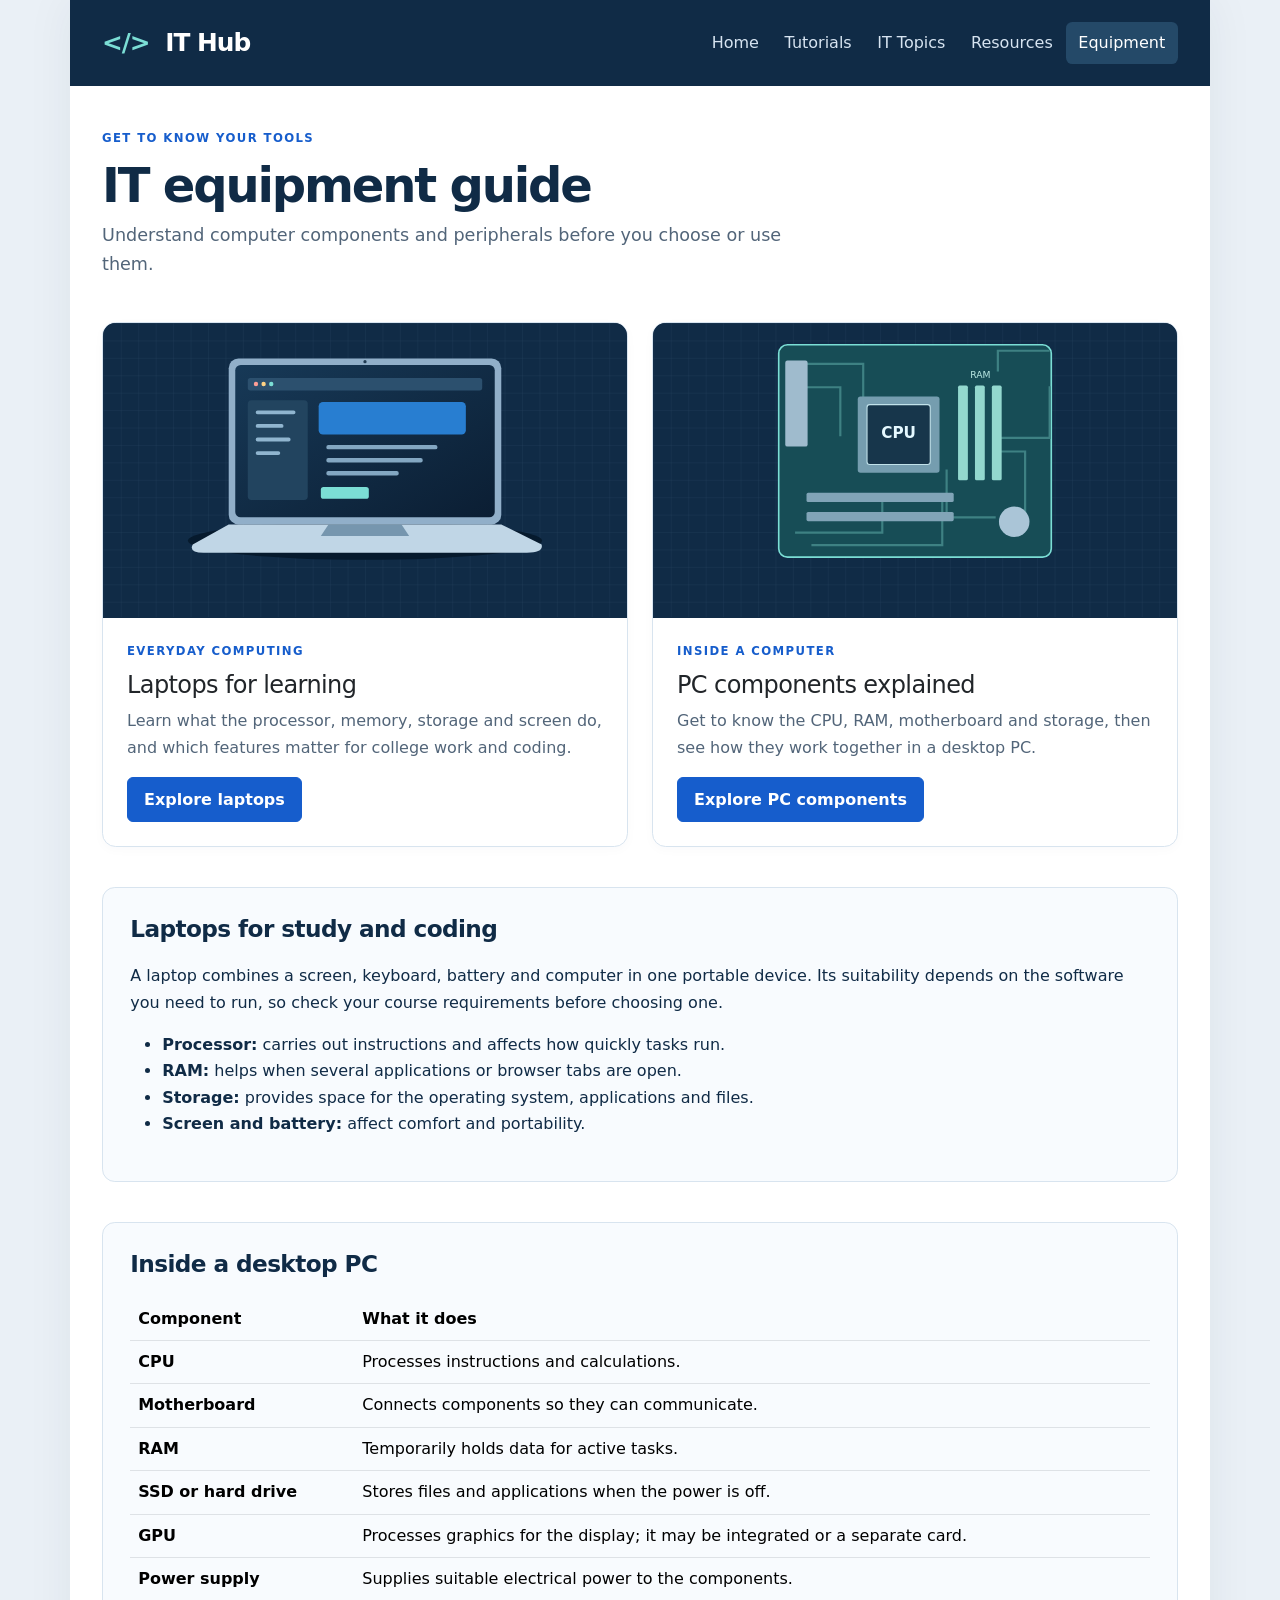
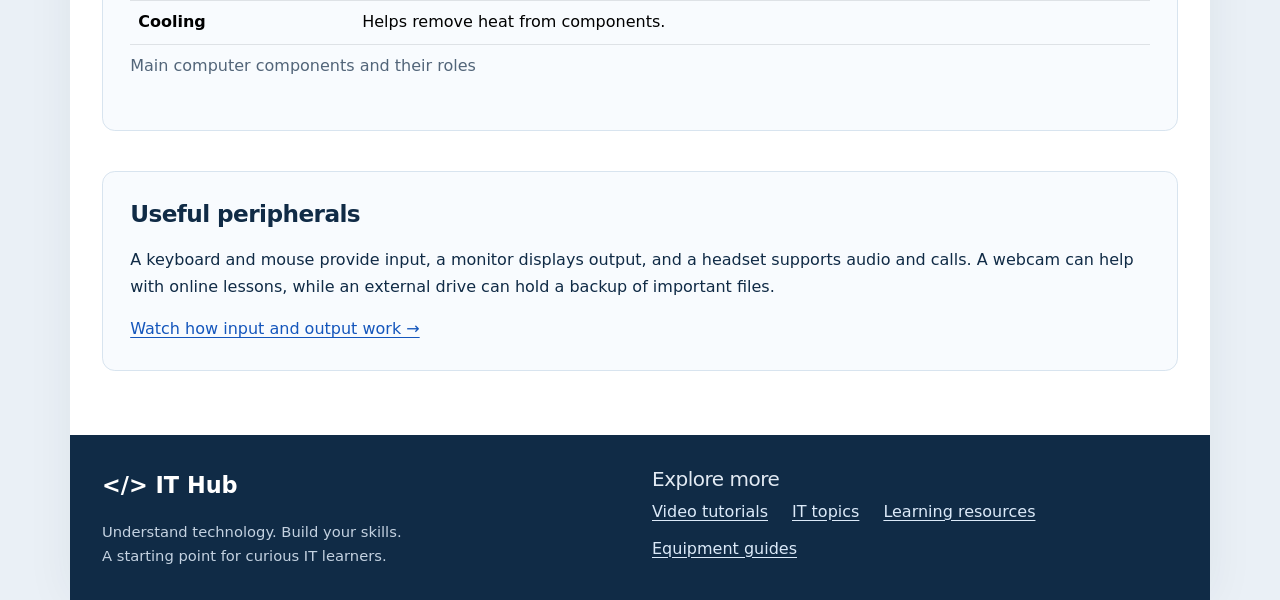
==== equipment.html @ 89f868e6 "Convert Bootstrap site to IT Hub with tutorials, topic guides and linked pages" ====
<!DOCTYPE html>
<html lang="en-GB"><head><meta charset="utf-8"><meta name="viewport" content="width=device-width, initial-scale=1"><title>Equipment | IT Hub</title><meta name="description" content="Learn about laptops, desktop PC components and peripherals."><link rel="stylesheet" href="css/bootstrap-5.3.8.css"><link rel="stylesheet" href="style.css"><script src="js/popper-2.11.8.min.js" defer></script><script src="js/bootstrap-5.3.8.js" defer></script></head>
<body><a class="skip-link" href="#main">Skip to content</a><div class="container site-shell">
<header><nav class="navbar navbar-expand-lg navbar-dark" aria-label="Main navigation"><a class="navbar-brand" href="index.html"><span class="brand-icon" aria-hidden="true">&lt;/&gt;</span> IT Hub</a><button class="navbar-toggler" type="button" data-bs-toggle="collapse" data-bs-target="#siteNav" aria-controls="siteNav" aria-expanded="false" aria-label="Toggle navigation"><span class="navbar-toggler-icon"></span></button><div class="collapse navbar-collapse" id="siteNav"><ul class="navbar-nav ms-auto"><li class="nav-item"><a class="nav-link" href="index.html">Home</a></li><li class="nav-item"><a class="nav-link" href="tutorials.html">Tutorials</a></li><li class="nav-item"><a class="nav-link" href="topics.html">IT Topics</a></li><li class="nav-item"><a class="nav-link" href="resources.html">Resources</a></li><li class="nav-item"><a class="nav-link active" href="equipment.html" aria-current="page">Equipment</a></li></ul></div></nav></header>
<main id="main"><div class="page-intro"><p class="eyebrow">Get to know your tools</p><h1>IT equipment guide</h1><p class="lead">Understand computer components and peripherals before you choose or use them.</p></div><div class="row g-4"><div class="col-md-6"><article class="card h-100"><img src="images/it-laptop.svg" class="card-img-top equipment-img" width="960" height="540" loading="lazy" alt="Illustration of a laptop with a web page open"><div class="card-body"><p class="eyebrow">Everyday computing</p><h3 class="h4">Laptops for learning</h3><p>Learn what the processor, memory, storage and screen do, and which features matter for college work and coding.</p><a class="btn btn-primary" href="equipment.html#laptops">Explore laptops</a></div></article></div><div class="col-md-6"><article class="card h-100"><img src="images/it-hardware.svg" class="card-img-top equipment-img" width="960" height="540" loading="lazy" alt="Illustration of a motherboard with a processor, memory and expansion slots"><div class="card-body"><p class="eyebrow">Inside a computer</p><h3 class="h4">PC components explained</h3><p>Get to know the CPU, RAM, motherboard and storage, then see how they work together in a desktop PC.</p><a class="btn btn-primary" href="equipment.html#components">Explore PC components</a></div></article></div></div><section class="guide section-block" id="laptops"><h2>Laptops for study and coding</h2><p>A laptop combines a screen, keyboard, battery and computer in one portable device. Its suitability depends on the software you need to run, so check your course requirements before choosing one.</p><ul><li><strong>Processor:</strong> carries out instructions and affects how quickly tasks run.</li><li><strong>RAM:</strong> helps when several applications or browser tabs are open.</li><li><strong>Storage:</strong> provides space for the operating system, applications and files.</li><li><strong>Screen and battery:</strong> affect comfort and portability.</li></ul></section>
<section class="guide section-block" id="components"><h2>Inside a desktop PC</h2><div class="table-responsive"><table class="table"><caption>Main computer components and their roles</caption><thead><tr><th scope="col">Component</th><th scope="col">What it does</th></tr></thead><tbody><tr><th scope="row">CPU</th><td>Processes instructions and calculations.</td></tr><tr><th scope="row">Motherboard</th><td>Connects components so they can communicate.</td></tr><tr><th scope="row">RAM</th><td>Temporarily holds data for active tasks.</td></tr><tr><th scope="row">SSD or hard drive</th><td>Stores files and applications when the power is off.</td></tr><tr><th scope="row">GPU</th><td>Processes graphics for the display; it may be integrated or a separate card.</td></tr><tr><th scope="row">Power supply</th><td>Supplies suitable electrical power to the components.</td></tr><tr><th scope="row">Cooling</th><td>Helps remove heat from components.</td></tr></tbody></table></div></section>
<section class="guide section-block" id="peripherals"><h2>Useful peripherals</h2><p>A keyboard and mouse provide input, a monitor displays output, and a headset supports audio and calls. A webcam can help with online lessons, while an external drive can hold a backup of important files.</p><a href="tutorials.html#hardware">Watch how input and output work →</a></section></main><footer><div class="row g-4"><div class="col-md-6"><a class="footer-brand" href="index.html">&lt;/&gt; IT Hub</a><p>Understand technology. Build your skills.<br>A starting point for curious IT learners.</p></div><div class="col-md-6"><h2 class="h5">Explore more</h2><div class="footer-links"><a href="tutorials.html">Video tutorials</a><a href="topics.html">IT topics</a><a href="resources.html">Learning resources</a><a href="equipment.html">Equipment guides</a></div></div></div></footer></div></body></html>
---- style.css ----
@charset "utf-8";
:root{--ink:#102b46;--blue:#165dcc;--muted:#526579;--border:#d8e4ef}
body{background:#eaf0f6;color:var(--ink);font-family:system-ui,-apple-system,"Segoe UI",sans-serif;line-height:1.65}
.site-shell{background:white;padding:0;min-height:100vh;box-shadow:0 0 45px #102b4610}
.navbar{background:#102b46;padding:1.1rem 2rem}.navbar-brand{font-size:1.55rem;font-weight:750;letter-spacing:-.04em}.brand-icon{color:#7bded5;margin-right:.5rem}.navbar .nav-link{color:#d7e4f1;padding:.5rem .8rem!important}.navbar .nav-link:hover,.navbar .nav-link.active{color:white;background:#244968;border-radius:.4rem}
main{padding:0 2rem 3rem}.page-intro{padding:2.7rem 0 1.7rem;max-width:850px}.page-intro h1{font-weight:750;font-size:clamp(2rem,4.5vw,3rem);letter-spacing:-.045em;line-height:1.12}.lead{color:var(--muted);font-size:1.1rem;max-width:700px}.eyebrow{font-size:.73rem;font-weight:750;letter-spacing:.12em;text-transform:uppercase;color:var(--blue);margin-bottom:.65rem}
h2,h3{font-weight:700;letter-spacing:-.025em}.section-block{margin-top:2.5rem}.section-block>h2{margin-bottom:1.25rem;font-size:1.65rem}.section-heading{display:flex;justify-content:space-between;gap:1rem;align-items:baseline;margin-bottom:1.25rem}.section-heading h2{margin:0;font-size:1.65rem}.section-heading a{font-weight:650}
a{color:#1456bc;text-underline-offset:3px}a:hover{color:#0c3d8b}a:focus-visible,button:focus-visible{outline:3px solid #e29714;outline-offset:4px}.btn-primary{background:var(--blue);border-color:var(--blue);font-weight:600;padding:.6rem 1rem}.btn-primary:hover{background:#104da8;border-color:#104da8}
.carousel{border-radius:1rem;overflow:hidden;background:#102b46}.carousel-item>img{height:360px;object-fit:contain;object-position:center 25%;background:#102b46}.carousel-caption{right:12%;left:12%;bottom:1.8rem;padding:.7rem 1rem;border-radius:.6rem;background:#102b46e8}.carousel-caption h2{font-size:1.6rem;margin-bottom:.2rem}.carousel-caption p{margin:0;font-size:.95rem;color:#deebf6}.carousel-control-next,.carousel-control-prev{width:10%}.carousel-indicators{margin-bottom:.7rem}
.accordion-item{border-color:var(--border)}.accordion-button{font-weight:650;color:var(--ink)}.accordion-button:not(.collapsed){background:#eef5fd;color:var(--ink)}.accordion-body{color:var(--muted)}
.card{border:1px solid var(--border);border-radius:.85rem;overflow:hidden;box-shadow:0 3px 12px #102b4606}.card-body{padding:1.5rem}.card-text,.card-body p:not(.eyebrow){color:var(--muted)}.equipment-img{background:#102b46;object-fit:contain;aspect-ratio:16/9;height:auto}.ratio iframe{border:0;background:#102b46}.guide{padding:1.7rem;border:1px solid var(--border);border-radius:.8rem;background:#f8fbfe}.guide h2{font-size:1.45rem}.guide p:last-child{margin-bottom:0}.topic-jumps{display:flex;flex-wrap:wrap;gap:.6rem}.topic-jumps a{padding:.45rem .8rem;background:#edf4fc;border-radius:.5rem;font-weight:600}.table{--bs-table-bg:transparent;color:var(--ink)}.table caption{color:var(--muted)}section[id],article[id],div[id]{scroll-margin-top:1.5rem}
footer{background:#102b46;color:#e2eaf3;padding:2rem;margin-top:1rem}footer p{font-size:.92rem;color:#c4d2e1;margin:1rem 0 0}.footer-brand{font-size:1.4rem;font-weight:750;color:white;text-decoration:none}.footer-brand:hover{color:#7bded5}.footer-links{display:flex;flex-wrap:wrap;gap:.65rem 1.5rem}.footer-links a{color:#dceaf9}.skip-link{position:absolute;top:-100px;left:1rem;background:white;padding:.7rem;z-index:1000}.skip-link:focus{top:1rem}
@media(max-width:767px){main{padding:0 1rem 2rem}.navbar{padding:1rem}.navbar-collapse{padding-top:.75rem}.page-intro{padding:2rem 0 1.25rem}.carousel-item>img{height:310px;object-position:center top}.carousel-caption{left:10%;right:10%;bottom:1.7rem}.carousel-caption h2{font-size:1.15rem}.carousel-caption p{font-size:.8rem}.section-heading{flex-wrap:wrap;gap:.25rem}.card-body{padding:1.2rem}.guide{padding:1.25rem}.section-block{margin-top:2rem}footer{padding:1.5rem}}
@media(prefers-reduced-motion:reduce){*,*::before,*::after{scroll-behavior:auto!important;transition:none!important;animation:none!important}}
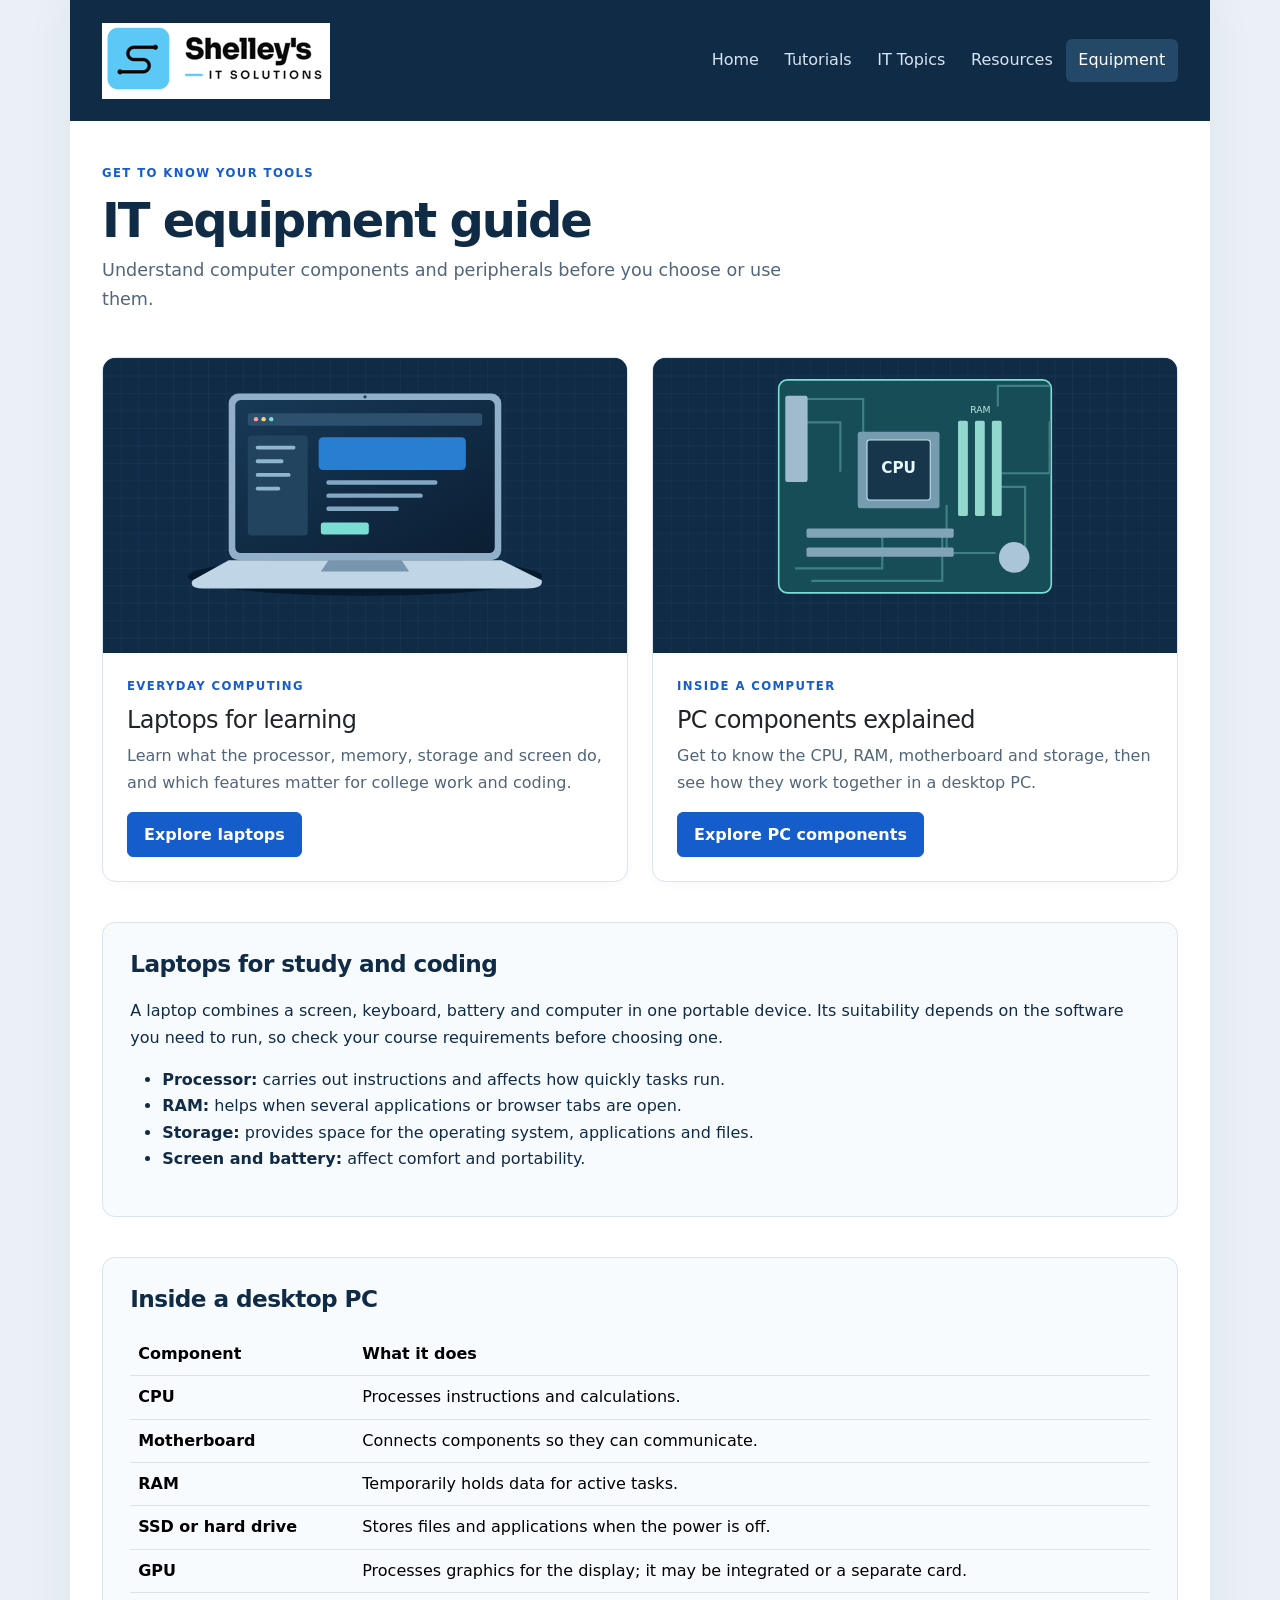
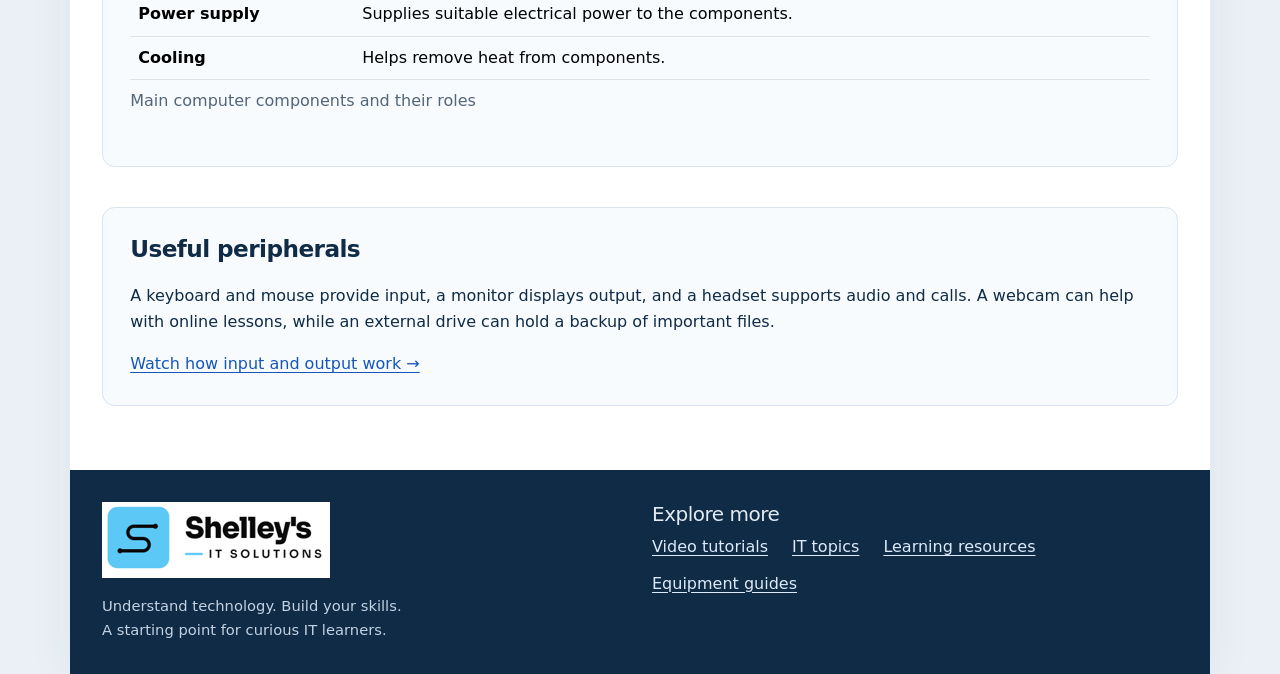
==== commit 04a13442: "Restore original Shelley logo and homepage carousel" ====
--- a/equipment.html
+++ b/equipment.html
@@ -1,7 +1,7 @@
 <!DOCTYPE html>
 <html lang="en-GB"><head><meta charset="utf-8"><meta name="viewport" content="width=device-width, initial-scale=1"><title>Equipment | IT Hub</title><meta name="description" content="Learn about laptops, desktop PC components and peripherals."><link rel="stylesheet" href="css/bootstrap-5.3.8.css"><link rel="stylesheet" href="style.css"><script src="js/popper-2.11.8.min.js" defer></script><script src="js/bootstrap-5.3.8.js" defer></script></head>
 <body><a class="skip-link" href="#main">Skip to content</a><div class="container site-shell">
-<header><nav class="navbar navbar-expand-lg navbar-dark" aria-label="Main navigation"><a class="navbar-brand" href="index.html"><span class="brand-icon" aria-hidden="true">&lt;/&gt;</span> IT Hub</a><button class="navbar-toggler" type="button" data-bs-toggle="collapse" data-bs-target="#siteNav" aria-controls="siteNav" aria-expanded="false" aria-label="Toggle navigation"><span class="navbar-toggler-icon"></span></button><div class="collapse navbar-collapse" id="siteNav"><ul class="navbar-nav ms-auto"><li class="nav-item"><a class="nav-link" href="index.html">Home</a></li><li class="nav-item"><a class="nav-link" href="tutorials.html">Tutorials</a></li><li class="nav-item"><a class="nav-link" href="topics.html">IT Topics</a></li><li class="nav-item"><a class="nav-link" href="resources.html">Resources</a></li><li class="nav-item"><a class="nav-link active" href="equipment.html" aria-current="page">Equipment</a></li></ul></div></nav></header>
+<header><nav class="navbar navbar-expand-lg navbar-dark" aria-label="Main navigation"><a class="navbar-brand" href="index.html"><img src="images/logo.png" width="228" height="76" alt="Shelley's IT Solutions"></a><button class="navbar-toggler" type="button" data-bs-toggle="collapse" data-bs-target="#siteNav" aria-controls="siteNav" aria-expanded="false" aria-label="Toggle navigation"><span class="navbar-toggler-icon"></span></button><div class="collapse navbar-collapse" id="siteNav"><ul class="navbar-nav ms-auto"><li class="nav-item"><a class="nav-link" href="index.html">Home</a></li><li class="nav-item"><a class="nav-link" href="tutorials.html">Tutorials</a></li><li class="nav-item"><a class="nav-link" href="topics.html">IT Topics</a></li><li class="nav-item"><a class="nav-link" href="resources.html">Resources</a></li><li class="nav-item"><a class="nav-link active" href="equipment.html" aria-current="page">Equipment</a></li></ul></div></nav></header>
 <main id="main"><div class="page-intro"><p class="eyebrow">Get to know your tools</p><h1>IT equipment guide</h1><p class="lead">Understand computer components and peripherals before you choose or use them.</p></div><div class="row g-4"><div class="col-md-6"><article class="card h-100"><img src="images/it-laptop.svg" class="card-img-top equipment-img" width="960" height="540" loading="lazy" alt="Illustration of a laptop with a web page open"><div class="card-body"><p class="eyebrow">Everyday computing</p><h3 class="h4">Laptops for learning</h3><p>Learn what the processor, memory, storage and screen do, and which features matter for college work and coding.</p><a class="btn btn-primary" href="equipment.html#laptops">Explore laptops</a></div></article></div><div class="col-md-6"><article class="card h-100"><img src="images/it-hardware.svg" class="card-img-top equipment-img" width="960" height="540" loading="lazy" alt="Illustration of a motherboard with a processor, memory and expansion slots"><div class="card-body"><p class="eyebrow">Inside a computer</p><h3 class="h4">PC components explained</h3><p>Get to know the CPU, RAM, motherboard and storage, then see how they work together in a desktop PC.</p><a class="btn btn-primary" href="equipment.html#components">Explore PC components</a></div></article></div></div><section class="guide section-block" id="laptops"><h2>Laptops for study and coding</h2><p>A laptop combines a screen, keyboard, battery and computer in one portable device. Its suitability depends on the software you need to run, so check your course requirements before choosing one.</p><ul><li><strong>Processor:</strong> carries out instructions and affects how quickly tasks run.</li><li><strong>RAM:</strong> helps when several applications or browser tabs are open.</li><li><strong>Storage:</strong> provides space for the operating system, applications and files.</li><li><strong>Screen and battery:</strong> affect comfort and portability.</li></ul></section>
 <section class="guide section-block" id="components"><h2>Inside a desktop PC</h2><div class="table-responsive"><table class="table"><caption>Main computer components and their roles</caption><thead><tr><th scope="col">Component</th><th scope="col">What it does</th></tr></thead><tbody><tr><th scope="row">CPU</th><td>Processes instructions and calculations.</td></tr><tr><th scope="row">Motherboard</th><td>Connects components so they can communicate.</td></tr><tr><th scope="row">RAM</th><td>Temporarily holds data for active tasks.</td></tr><tr><th scope="row">SSD or hard drive</th><td>Stores files and applications when the power is off.</td></tr><tr><th scope="row">GPU</th><td>Processes graphics for the display; it may be integrated or a separate card.</td></tr><tr><th scope="row">Power supply</th><td>Supplies suitable electrical power to the components.</td></tr><tr><th scope="row">Cooling</th><td>Helps remove heat from components.</td></tr></tbody></table></div></section>
-<section class="guide section-block" id="peripherals"><h2>Useful peripherals</h2><p>A keyboard and mouse provide input, a monitor displays output, and a headset supports audio and calls. A webcam can help with online lessons, while an external drive can hold a backup of important files.</p><a href="tutorials.html#hardware">Watch how input and output work →</a></section></main><footer><div class="row g-4"><div class="col-md-6"><a class="footer-brand" href="index.html">&lt;/&gt; IT Hub</a><p>Understand technology. Build your skills.<br>A starting point for curious IT learners.</p></div><div class="col-md-6"><h2 class="h5">Explore more</h2><div class="footer-links"><a href="tutorials.html">Video tutorials</a><a href="topics.html">IT topics</a><a href="resources.html">Learning resources</a><a href="equipment.html">Equipment guides</a></div></div></div></footer></div></body></html>+<section class="guide section-block" id="peripherals"><h2>Useful peripherals</h2><p>A keyboard and mouse provide input, a monitor displays output, and a headset supports audio and calls. A webcam can help with online lessons, while an external drive can hold a backup of important files.</p><a href="tutorials.html#hardware">Watch how input and output work →</a></section></main><footer><div class="row g-4"><div class="col-md-6"><a class="footer-brand" href="index.html"><img src="images/logo.png" width="228" height="76" alt="Shelley's IT Solutions"></a><p>Understand technology. Build your skills.<br>A starting point for curious IT learners.</p></div><div class="col-md-6"><h2 class="h5">Explore more</h2><div class="footer-links"><a href="tutorials.html">Video tutorials</a><a href="topics.html">IT topics</a><a href="resources.html">Learning resources</a><a href="equipment.html">Equipment guides</a></div></div></div></footer></div></body></html>
--- a/style.css
+++ b/style.css
@@ -12,3 +12,13 @@
 footer{background:#102b46;color:#e2eaf3;padding:2rem;margin-top:1rem}footer p{font-size:.92rem;color:#c4d2e1;margin:1rem 0 0}.footer-brand{font-size:1.4rem;font-weight:750;color:white;text-decoration:none}.footer-brand:hover{color:#7bded5}.footer-links{display:flex;flex-wrap:wrap;gap:.65rem 1.5rem}.footer-links a{color:#dceaf9}.skip-link{position:absolute;top:-100px;left:1rem;background:white;padding:.7rem;z-index:1000}.skip-link:focus{top:1rem}
 @media(max-width:767px){main{padding:0 1rem 2rem}.navbar{padding:1rem}.navbar-collapse{padding-top:.75rem}.page-intro{padding:2rem 0 1.25rem}.carousel-item>img{height:310px;object-position:center top}.carousel-caption{left:10%;right:10%;bottom:1.7rem}.carousel-caption h2{font-size:1.15rem}.carousel-caption p{font-size:.8rem}.section-heading{flex-wrap:wrap;gap:.25rem}.card-body{padding:1.2rem}.guide{padding:1.25rem}.section-block{margin-top:2rem}footer{padding:1.5rem}}
 @media(prefers-reduced-motion:reduce){*,*::before,*::after{scroll-behavior:auto!important;transition:none!important;animation:none!important}}
+
+/* Original uploaded logo and homepage carousel. */
+.navbar-brand img,.footer-brand img{display:block;width:228px;height:76px;max-width:100%;object-fit:contain;background:white}
+#carouselExampleIndicators1{border-radius:0;background:grey}
+#carouselExampleIndicators1 .carousel-item>img{height:auto;object-fit:initial;object-position:initial;background:transparent}
+#carouselExampleIndicators1 .carousel-caption{right:15%;left:15%;bottom:1.25rem;padding:1.25rem 0;border-radius:0;background:transparent}
+#carouselExampleIndicators1 .carousel-caption h5{font-size:1.25rem;font-weight:500;letter-spacing:normal;margin-bottom:.5rem}
+#carouselExampleIndicators1 .carousel-caption p{font-size:1rem;color:white;margin-bottom:1rem}
+#carouselExampleIndicators1 .carousel-control-prev,#carouselExampleIndicators1 .carousel-control-next{width:15%}
+#carouselExampleIndicators1 .carousel-indicators{margin-bottom:1rem}
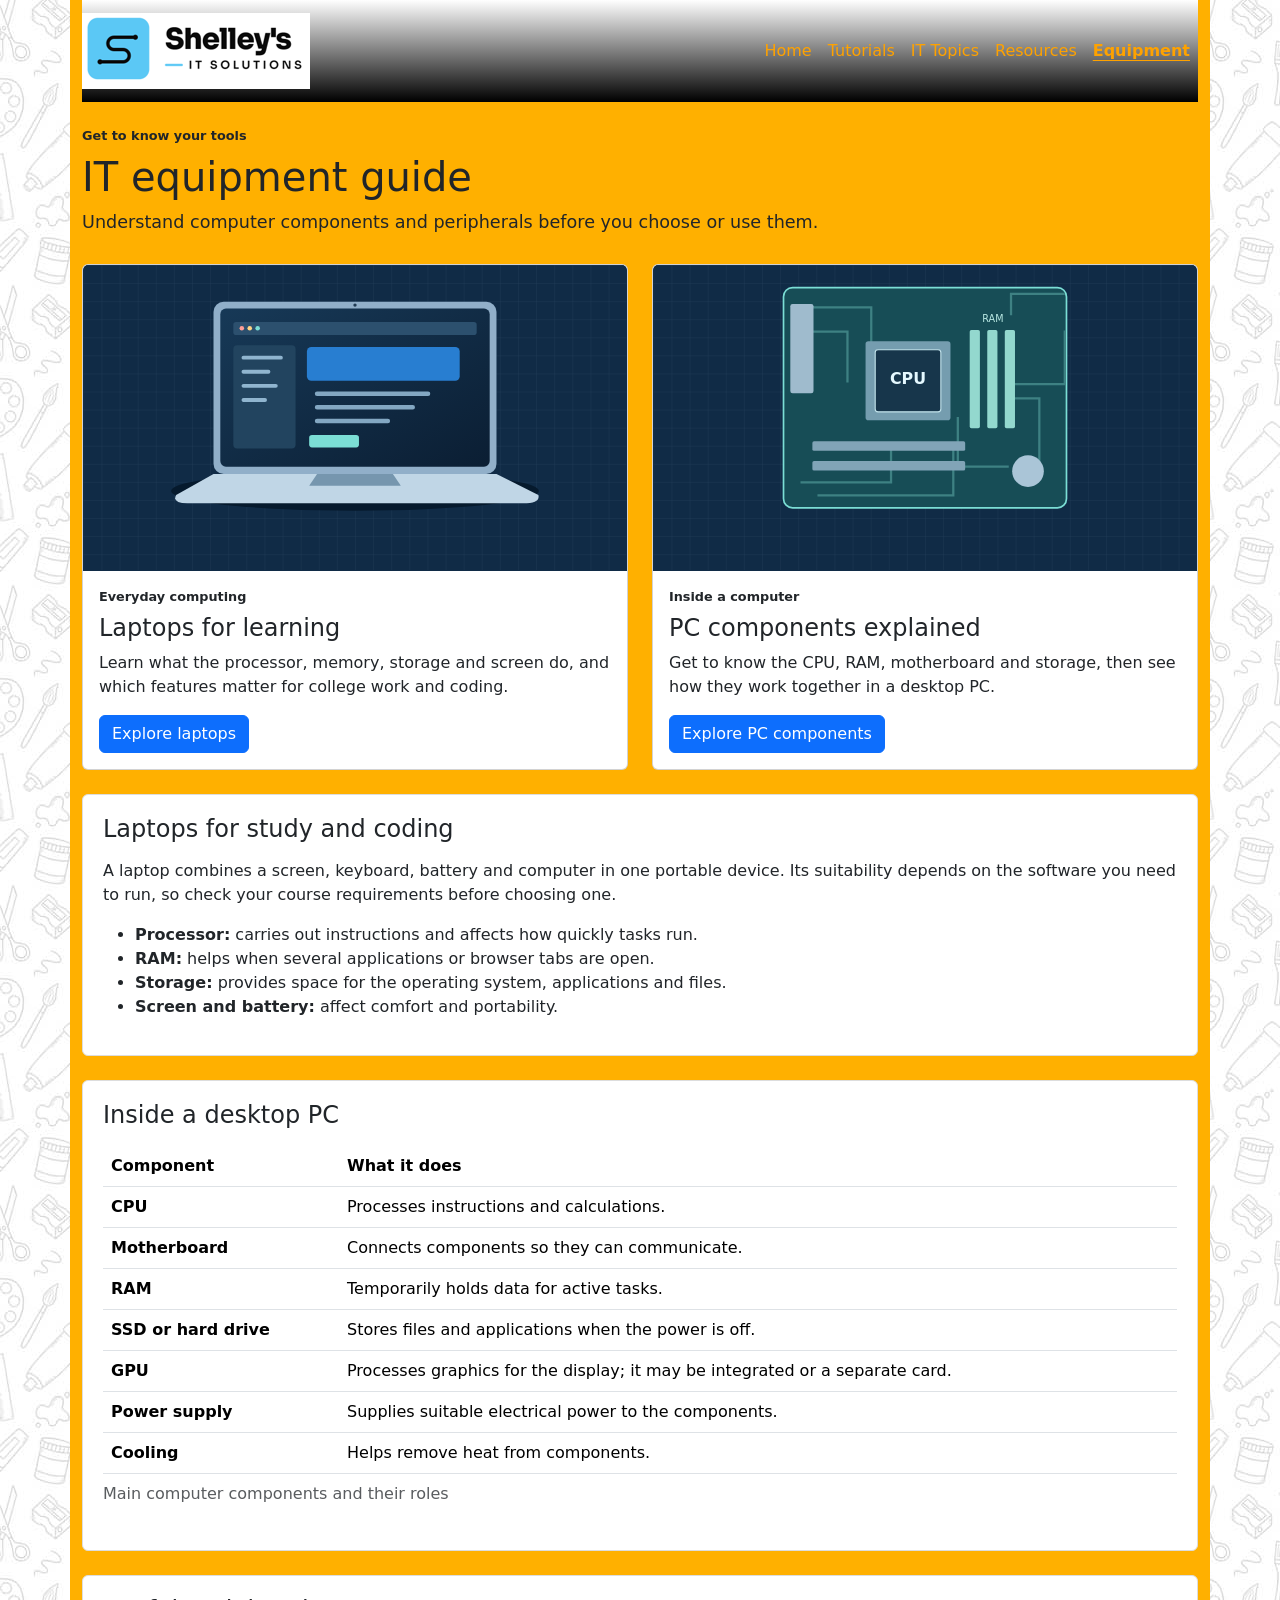
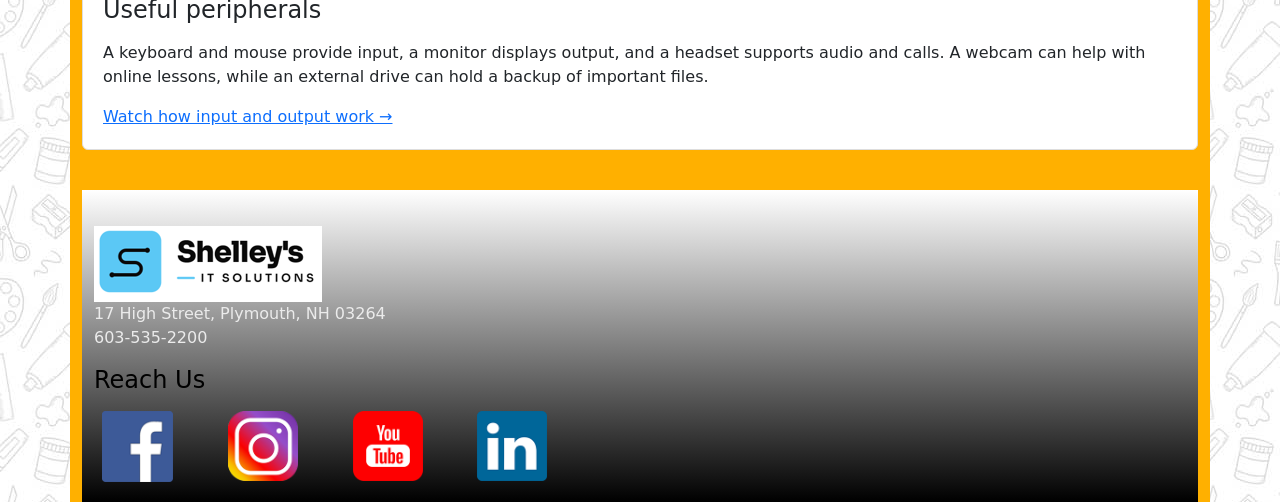
==== commit 3682161d: "Restore original footer and appearance while retaining IT content" ====
--- a/equipment.html
+++ b/equipment.html
@@ -1,7 +1,22 @@
 <!DOCTYPE html>
 <html lang="en-GB"><head><meta charset="utf-8"><meta name="viewport" content="width=device-width, initial-scale=1"><title>Equipment | IT Hub</title><meta name="description" content="Learn about laptops, desktop PC components and peripherals."><link rel="stylesheet" href="css/bootstrap-5.3.8.css"><link rel="stylesheet" href="style.css"><script src="js/popper-2.11.8.min.js" defer></script><script src="js/bootstrap-5.3.8.js" defer></script></head>
 <body><a class="skip-link" href="#main">Skip to content</a><div class="container site-shell">
-<header><nav class="navbar navbar-expand-lg navbar-dark" aria-label="Main navigation"><a class="navbar-brand" href="index.html"><img src="images/logo.png" width="228" height="76" alt="Shelley's IT Solutions"></a><button class="navbar-toggler" type="button" data-bs-toggle="collapse" data-bs-target="#siteNav" aria-controls="siteNav" aria-expanded="false" aria-label="Toggle navigation"><span class="navbar-toggler-icon"></span></button><div class="collapse navbar-collapse" id="siteNav"><ul class="navbar-nav ms-auto"><li class="nav-item"><a class="nav-link" href="index.html">Home</a></li><li class="nav-item"><a class="nav-link" href="tutorials.html">Tutorials</a></li><li class="nav-item"><a class="nav-link" href="topics.html">IT Topics</a></li><li class="nav-item"><a class="nav-link" href="resources.html">Resources</a></li><li class="nav-item"><a class="nav-link active" href="equipment.html" aria-current="page">Equipment</a></li></ul></div></nav></header>
+<header><nav class="navbar navbar-expand-lg navbar-light bg-light" aria-label="Main navigation"><a class="navbar-brand" href="index.html"><img src="images/logo.png" width="228" height="76" alt="Shelley's IT Solutions"></a><button class="navbar-toggler" type="button" data-bs-toggle="collapse" data-bs-target="#siteNav" aria-controls="siteNav" aria-expanded="false" aria-label="Toggle navigation"><span class="navbar-toggler-icon"></span></button><div class="collapse navbar-collapse" id="siteNav"><ul class="navbar-nav ms-auto"><li class="nav-item"><a class="nav-link" href="index.html">Home</a></li><li class="nav-item"><a class="nav-link" href="tutorials.html">Tutorials</a></li><li class="nav-item"><a class="nav-link" href="topics.html">IT Topics</a></li><li class="nav-item"><a class="nav-link" href="resources.html">Resources</a></li><li class="nav-item"><a class="nav-link active" href="equipment.html" aria-current="page">Equipment</a></li></ul></div></nav></header>
 <main id="main"><div class="page-intro"><p class="eyebrow">Get to know your tools</p><h1>IT equipment guide</h1><p class="lead">Understand computer components and peripherals before you choose or use them.</p></div><div class="row g-4"><div class="col-md-6"><article class="card h-100"><img src="images/it-laptop.svg" class="card-img-top equipment-img" width="960" height="540" loading="lazy" alt="Illustration of a laptop with a web page open"><div class="card-body"><p class="eyebrow">Everyday computing</p><h3 class="h4">Laptops for learning</h3><p>Learn what the processor, memory, storage and screen do, and which features matter for college work and coding.</p><a class="btn btn-primary" href="equipment.html#laptops">Explore laptops</a></div></article></div><div class="col-md-6"><article class="card h-100"><img src="images/it-hardware.svg" class="card-img-top equipment-img" width="960" height="540" loading="lazy" alt="Illustration of a motherboard with a processor, memory and expansion slots"><div class="card-body"><p class="eyebrow">Inside a computer</p><h3 class="h4">PC components explained</h3><p>Get to know the CPU, RAM, motherboard and storage, then see how they work together in a desktop PC.</p><a class="btn btn-primary" href="equipment.html#components">Explore PC components</a></div></article></div></div><section class="guide section-block" id="laptops"><h2>Laptops for study and coding</h2><p>A laptop combines a screen, keyboard, battery and computer in one portable device. Its suitability depends on the software you need to run, so check your course requirements before choosing one.</p><ul><li><strong>Processor:</strong> carries out instructions and affects how quickly tasks run.</li><li><strong>RAM:</strong> helps when several applications or browser tabs are open.</li><li><strong>Storage:</strong> provides space for the operating system, applications and files.</li><li><strong>Screen and battery:</strong> affect comfort and portability.</li></ul></section>
 <section class="guide section-block" id="components"><h2>Inside a desktop PC</h2><div class="table-responsive"><table class="table"><caption>Main computer components and their roles</caption><thead><tr><th scope="col">Component</th><th scope="col">What it does</th></tr></thead><tbody><tr><th scope="row">CPU</th><td>Processes instructions and calculations.</td></tr><tr><th scope="row">Motherboard</th><td>Connects components so they can communicate.</td></tr><tr><th scope="row">RAM</th><td>Temporarily holds data for active tasks.</td></tr><tr><th scope="row">SSD or hard drive</th><td>Stores files and applications when the power is off.</td></tr><tr><th scope="row">GPU</th><td>Processes graphics for the display; it may be integrated or a separate card.</td></tr><tr><th scope="row">Power supply</th><td>Supplies suitable electrical power to the components.</td></tr><tr><th scope="row">Cooling</th><td>Helps remove heat from components.</td></tr></tbody></table></div></section>
-<section class="guide section-block" id="peripherals"><h2>Useful peripherals</h2><p>A keyboard and mouse provide input, a monitor displays output, and a headset supports audio and calls. A webcam can help with online lessons, while an external drive can hold a backup of important files.</p><a href="tutorials.html#hardware">Watch how input and output work →</a></section></main><footer><div class="row g-4"><div class="col-md-6"><a class="footer-brand" href="index.html"><img src="images/logo.png" width="228" height="76" alt="Shelley's IT Solutions"></a><p>Understand technology. Build your skills.<br>A starting point for curious IT learners.</p></div><div class="col-md-6"><h2 class="h5">Explore more</h2><div class="footer-links"><a href="tutorials.html">Video tutorials</a><a href="topics.html">IT topics</a><a href="resources.html">Learning resources</a><a href="equipment.html">Equipment guides</a></div></div></div></footer></div></body></html>+<section class="guide section-block" id="peripherals"><h2>Useful peripherals</h2><p>A keyboard and mouse provide input, a monitor displays output, and a headset supports audio and calls. A webcam can help with online lessons, while an external drive can hold a backup of important files.</p><a href="tutorials.html#hardware">Watch how input and output work →</a></section></main><footer>
+      <div class="row">
+        <div class="col-xxl-6"><br><img src="images/logo.png" alt="Shelley's IT Solutions" width="228" height="76" class="img-fluid"><p>17 High Street, Plymouth, NH 03264<br>603-535-2200</p></div>
+        <div class="col-xxl-6"><h4>Reach Us</h4><table width="500" border="0" cellspacing="10" cellpadding="0">
+  <tbody>
+    <tr>
+      <td><a href="https://facebook.com" target="_blank" rel="noopener noreferrer"><img src="images/fb.png" alt="Facebook" width="71" height="71" class="img-fluid"></a></td>
+      <td><a href="https://instagram.com" target="_blank" rel="noopener noreferrer"><img src="images/insta.png" alt="Instagram" width="70" height="71" class="img-fluid"></a></td>
+      <td><a href="https://youtube.com" target="_blank" rel="noopener noreferrer"><img src="images/yt.png" alt="YouTube" width="70" height="71" class="img-fluid"></a></td>
+      <td><a href="https://linkedin.com" target="_blank" rel="noopener noreferrer"><img src="images/in.png" alt="LinkedIn" width="70" height="71" class="img-fluid"></a></td>
+    </tr>
+  </tbody>
+</table>
+</div>
+      </div>
+    </footer></div></body></html>
--- a/style.css
+++ b/style.css
@@ -1,24 +1,51 @@
 @charset "utf-8";
-:root{--ink:#102b46;--blue:#165dcc;--muted:#526579;--border:#d8e4ef}
-body{background:#eaf0f6;color:var(--ink);font-family:system-ui,-apple-system,"Segoe UI",sans-serif;line-height:1.65}
-.site-shell{background:white;padding:0;min-height:100vh;box-shadow:0 0 45px #102b4610}
-.navbar{background:#102b46;padding:1.1rem 2rem}.navbar-brand{font-size:1.55rem;font-weight:750;letter-spacing:-.04em}.brand-icon{color:#7bded5;margin-right:.5rem}.navbar .nav-link{color:#d7e4f1;padding:.5rem .8rem!important}.navbar .nav-link:hover,.navbar .nav-link.active{color:white;background:#244968;border-radius:.4rem}
-main{padding:0 2rem 3rem}.page-intro{padding:2.7rem 0 1.7rem;max-width:850px}.page-intro h1{font-weight:750;font-size:clamp(2rem,4.5vw,3rem);letter-spacing:-.045em;line-height:1.12}.lead{color:var(--muted);font-size:1.1rem;max-width:700px}.eyebrow{font-size:.73rem;font-weight:750;letter-spacing:.12em;text-transform:uppercase;color:var(--blue);margin-bottom:.65rem}
-h2,h3{font-weight:700;letter-spacing:-.025em}.section-block{margin-top:2.5rem}.section-block>h2{margin-bottom:1.25rem;font-size:1.65rem}.section-heading{display:flex;justify-content:space-between;gap:1rem;align-items:baseline;margin-bottom:1.25rem}.section-heading h2{margin:0;font-size:1.65rem}.section-heading a{font-weight:650}
-a{color:#1456bc;text-underline-offset:3px}a:hover{color:#0c3d8b}a:focus-visible,button:focus-visible{outline:3px solid #e29714;outline-offset:4px}.btn-primary{background:var(--blue);border-color:var(--blue);font-weight:600;padding:.6rem 1rem}.btn-primary:hover{background:#104da8;border-color:#104da8}
-.carousel{border-radius:1rem;overflow:hidden;background:#102b46}.carousel-item>img{height:360px;object-fit:contain;object-position:center 25%;background:#102b46}.carousel-caption{right:12%;left:12%;bottom:1.8rem;padding:.7rem 1rem;border-radius:.6rem;background:#102b46e8}.carousel-caption h2{font-size:1.6rem;margin-bottom:.2rem}.carousel-caption p{margin:0;font-size:.95rem;color:#deebf6}.carousel-control-next,.carousel-control-prev{width:10%}.carousel-indicators{margin-bottom:.7rem}
-.accordion-item{border-color:var(--border)}.accordion-button{font-weight:650;color:var(--ink)}.accordion-button:not(.collapsed){background:#eef5fd;color:var(--ink)}.accordion-body{color:var(--muted)}
-.card{border:1px solid var(--border);border-radius:.85rem;overflow:hidden;box-shadow:0 3px 12px #102b4606}.card-body{padding:1.5rem}.card-text,.card-body p:not(.eyebrow){color:var(--muted)}.equipment-img{background:#102b46;object-fit:contain;aspect-ratio:16/9;height:auto}.ratio iframe{border:0;background:#102b46}.guide{padding:1.7rem;border:1px solid var(--border);border-radius:.8rem;background:#f8fbfe}.guide h2{font-size:1.45rem}.guide p:last-child{margin-bottom:0}.topic-jumps{display:flex;flex-wrap:wrap;gap:.6rem}.topic-jumps a{padding:.45rem .8rem;background:#edf4fc;border-radius:.5rem;font-weight:600}.table{--bs-table-bg:transparent;color:var(--ink)}.table caption{color:var(--muted)}section[id],article[id],div[id]{scroll-margin-top:1.5rem}
-footer{background:#102b46;color:#e2eaf3;padding:2rem;margin-top:1rem}footer p{font-size:.92rem;color:#c4d2e1;margin:1rem 0 0}.footer-brand{font-size:1.4rem;font-weight:750;color:white;text-decoration:none}.footer-brand:hover{color:#7bded5}.footer-links{display:flex;flex-wrap:wrap;gap:.65rem 1.5rem}.footer-links a{color:#dceaf9}.skip-link{position:absolute;top:-100px;left:1rem;background:white;padding:.7rem;z-index:1000}.skip-link:focus{top:1rem}
-@media(max-width:767px){main{padding:0 1rem 2rem}.navbar{padding:1rem}.navbar-collapse{padding-top:.75rem}.page-intro{padding:2rem 0 1.25rem}.carousel-item>img{height:310px;object-position:center top}.carousel-caption{left:10%;right:10%;bottom:1.7rem}.carousel-caption h2{font-size:1.15rem}.carousel-caption p{font-size:.8rem}.section-heading{flex-wrap:wrap;gap:.25rem}.card-body{padding:1.2rem}.guide{padding:1.25rem}.section-block{margin-top:2rem}footer{padding:1.5rem}}
-@media(prefers-reduced-motion:reduce){*,*::before,*::after{scroll-behavior:auto!important;transition:none!important;animation:none!important}}
+.container .navbar.navbar-expand-lg.navbar-light.bg-light {
+	background-color: #EA0E12;
+	background-image: -webkit-linear-gradient(270deg,rgba(255,255,255,1.00) 0%,rgba(0,0,0,1.00) 100%);
+	background-image: -moz-linear-gradient(270deg,rgba(255,255,255,1.00) 0%,rgba(0,0,0,1.00) 100%);
+	background-image: -o-linear-gradient(270deg,rgba(255,255,255,1.00) 0%,rgba(0,0,0,1.00) 100%);
+	background-image: linear-gradient(180deg,rgba(255,255,255,1.00) 0%,rgba(0,0,0,1.00) 100%);
+}
+.navbar-nav.ms-auto .nav-item .nav-link {
+	color: #FEA200;
+}
+.navbar.navbar-expand-lg.navbar-light.bg-light .navbar-toggler .navbar-toggler-icon {
+	background-color: #7A7A7A;
+}
+.container footer {
+	background-image: -webkit-linear-gradient(270deg,rgba(255,255,255,1.00) 0%,rgba(0,0,0,1.00) 100%,rgba(255,0,0,1.00) 100%);
+	background-image: -moz-linear-gradient(270deg,rgba(255,255,255,1.00) 0%,rgba(0,0,0,1.00) 100%,rgba(255,0,0,1.00) 100%);
+	background-image: -o-linear-gradient(270deg,rgba(255,255,255,1.00) 0%,rgba(0,0,0,1.00) 100%,rgba(255,0,0,1.00) 100%);
+	background-image: linear-gradient(180deg,rgba(255,255,255,1.00) 0%,rgba(0,0,0,1.00) 100%,rgba(255,0,0,1.00) 100%);
+}
+.row .col-xxl-6 p {
+	color: #EBEBEB;
+}
+.row .col-xxl-6 h4 {
+	color: #000000;
+}
+body  {
+	background-image: url(images/art_patterns.jpg);
+}
+.container {
+	background-color: #FFB000;
+}
 
-/* Original uploaded logo and homepage carousel. */
-.navbar-brand img,.footer-brand img{display:block;width:228px;height:76px;max-width:100%;object-fit:contain;background:white}
-#carouselExampleIndicators1{border-radius:0;background:grey}
-#carouselExampleIndicators1 .carousel-item>img{height:auto;object-fit:initial;object-position:initial;background:transparent}
-#carouselExampleIndicators1 .carousel-caption{right:15%;left:15%;bottom:1.25rem;padding:1.25rem 0;border-radius:0;background:transparent}
-#carouselExampleIndicators1 .carousel-caption h5{font-size:1.25rem;font-weight:500;letter-spacing:normal;margin-bottom:.5rem}
-#carouselExampleIndicators1 .carousel-caption p{font-size:1rem;color:white;margin-bottom:1rem}
-#carouselExampleIndicators1 .carousel-control-prev,#carouselExampleIndicators1 .carousel-control-next{width:15%}
-#carouselExampleIndicators1 .carousel-indicators{margin-bottom:1rem}
+/* Small additions for the IT pages and responsive cards. */
+.site-shell{min-height:100vh}
+main{padding-bottom:1rem}
+.navbar-brand img{display:block;max-width:100%;height:auto}
+.navbar-nav .nav-link.active{font-weight:700;text-decoration:underline;text-underline-offset:4px}
+.section-block{margin-top:1.5rem}.section-block>h2{margin-bottom:1rem}
+.section-heading{display:flex;flex-wrap:wrap;gap:.5rem 1rem;align-items:baseline;justify-content:space-between;margin-bottom:1rem}.section-heading h2{margin:0}
+.page-intro{padding:1.5rem 0 .75rem}.page-intro h1{font-size:clamp(1.8rem,4vw,2.5rem)}.lead{font-size:1.1rem}
+.eyebrow{font-size:.8rem;font-weight:600;margin-bottom:.5rem}
+.card{overflow:hidden}.equipment-img{width:100%;height:auto;aspect-ratio:16/9;object-fit:contain;background:#102b46}.ratio iframe{border:0}
+.guide{background:white;padding:1.25rem;border:1px solid #ddd;border-radius:.375rem}.guide h2{font-size:1.5rem}.guide p:last-child{margin-bottom:0}
+.topic-jumps{display:flex;flex-wrap:wrap;gap:.65rem 1rem}.topic-jumps a{color:#153c69;font-weight:600}
+section[id],article[id]{scroll-margin-top:1rem}
+footer{padding:.75rem;margin-top:1.5rem}footer table{width:100%;max-width:500px}footer td{padding:.5rem}footer img{max-width:100%;height:auto}
+.skip-link{position:absolute;top:-100px;left:1rem;z-index:1000;background:white;padding:.75rem}.skip-link:focus{top:1rem}
+a:focus-visible,button:focus-visible{outline:3px solid #165dcc;outline-offset:3px}
+@media(max-width:767px){.page-intro{padding-top:1rem}.section-block{margin-top:1.25rem}footer td{padding:.3rem}.navbar-brand{max-width:calc(100% - 65px)}.carousel-caption h5{font-size:1rem}.carousel-caption p{font-size:.75rem;margin-bottom:0}}
+@media(prefers-reduced-motion:reduce){*,*::before,*::after{animation:none!important;transition:none!important;scroll-behavior:auto!important}}
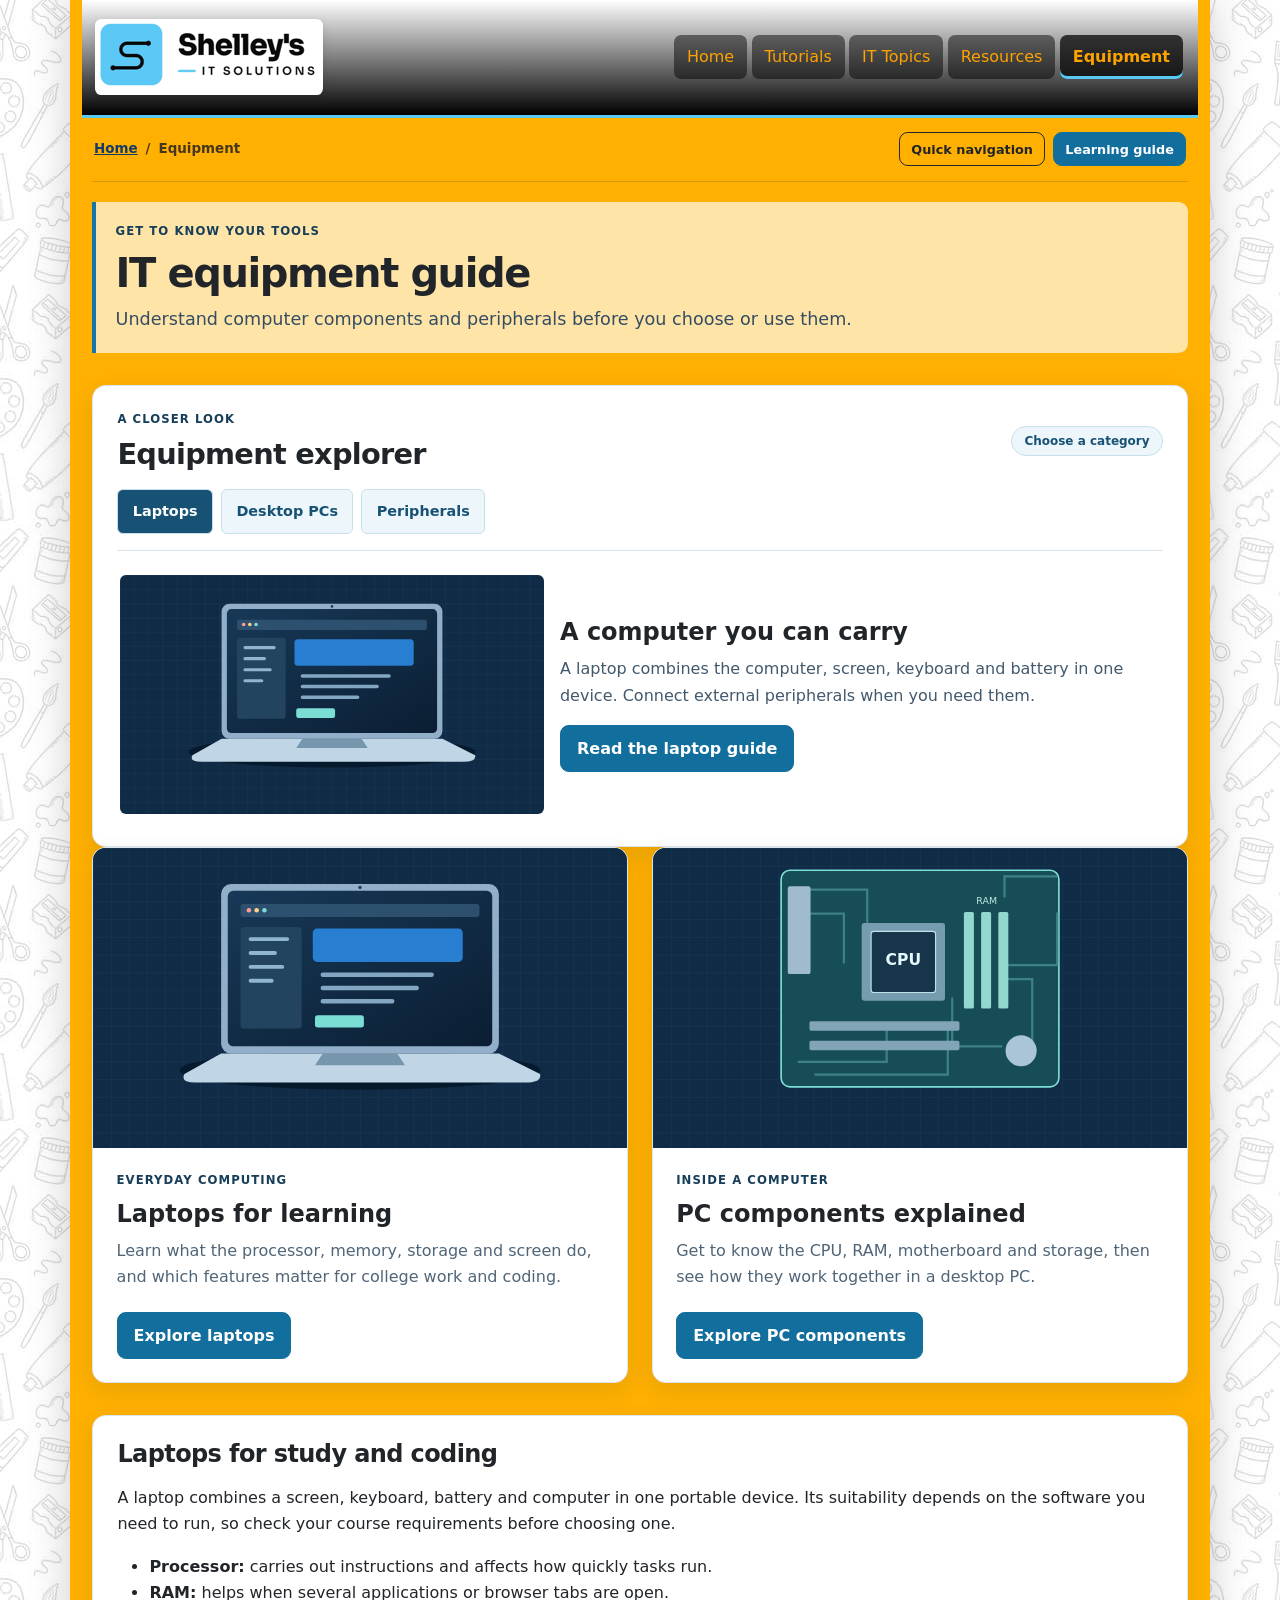
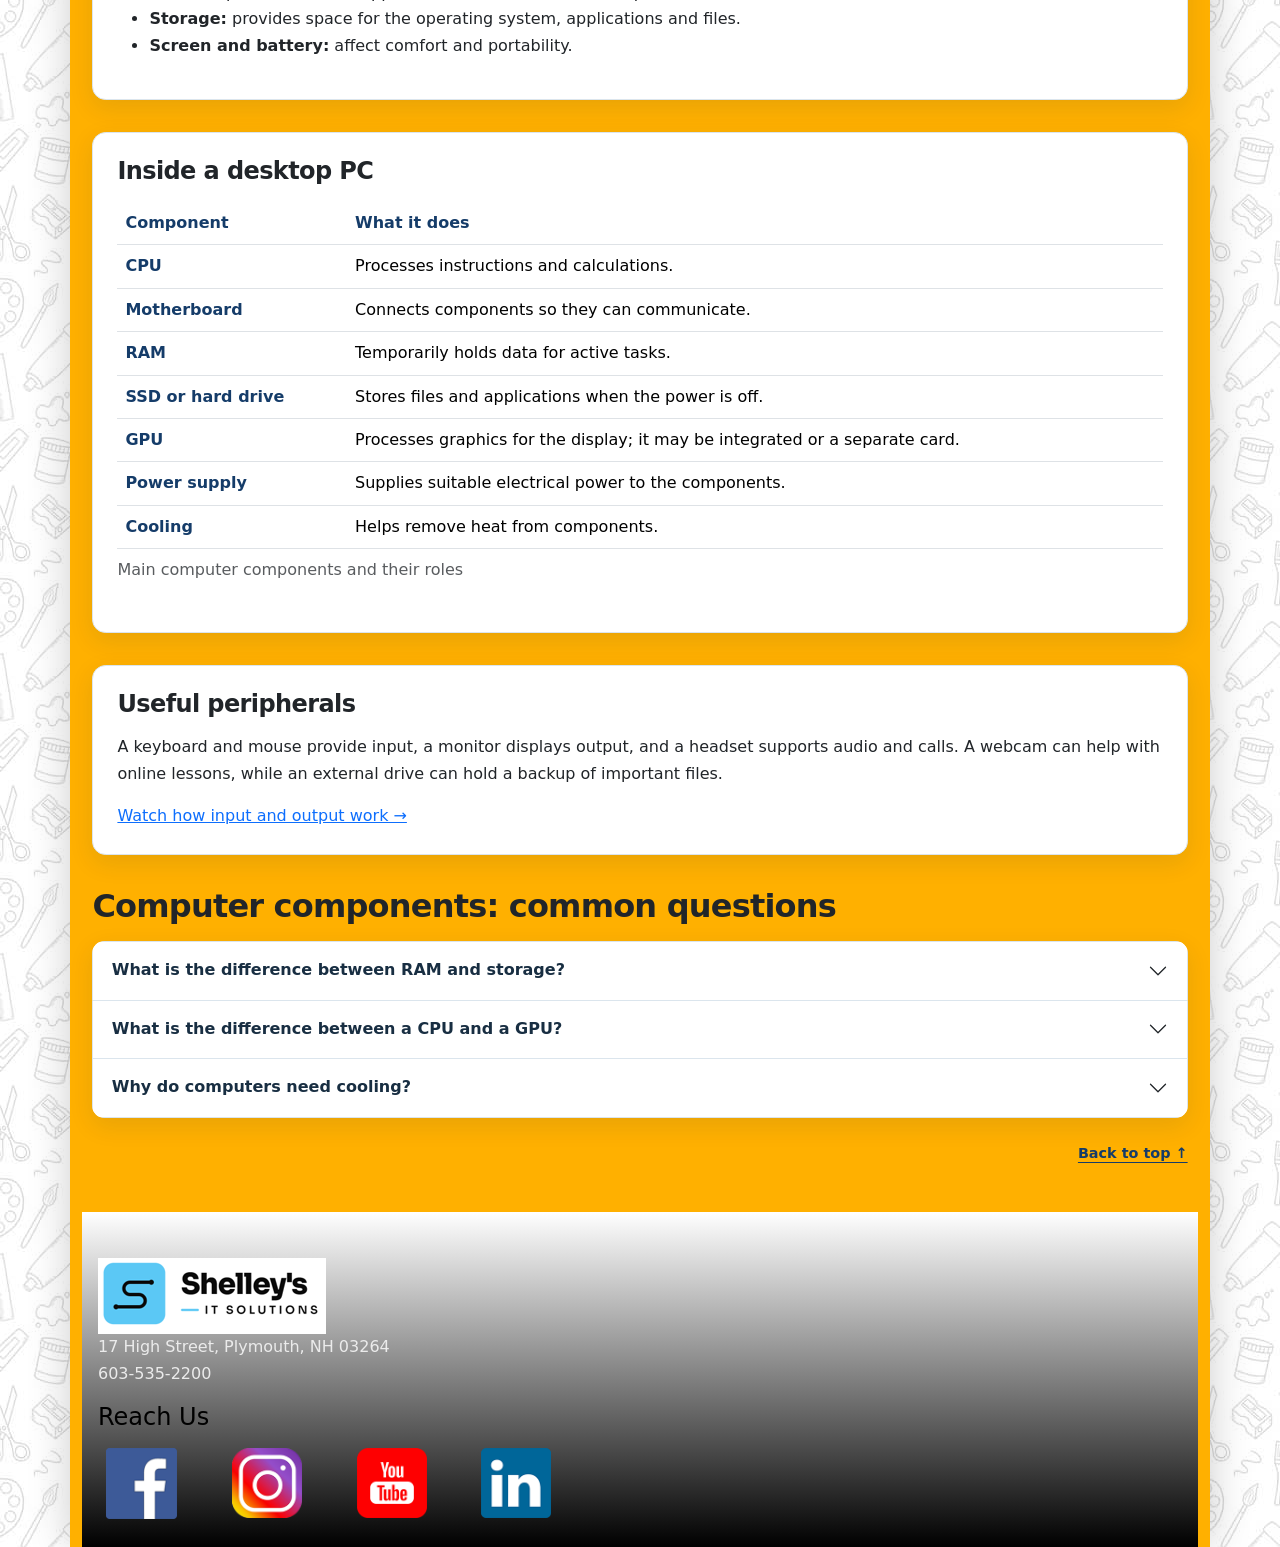
==== commit eae09933: "Upgrade every IT page with Bootstrap navigation, tabs, filters and knowledge checks" ====
--- a/equipment.html
+++ b/equipment.html
@@ -1,10 +1,10 @@
 <!DOCTYPE html>
-<html lang="en-GB"><head><meta charset="utf-8"><meta name="viewport" content="width=device-width, initial-scale=1"><title>Equipment | IT Hub</title><meta name="description" content="Learn about laptops, desktop PC components and peripherals."><link rel="stylesheet" href="css/bootstrap-5.3.8.css"><link rel="stylesheet" href="style.css"><script src="js/popper-2.11.8.min.js" defer></script><script src="js/bootstrap-5.3.8.js" defer></script></head>
-<body><a class="skip-link" href="#main">Skip to content</a><div class="container site-shell">
+<html lang="en-GB"><head><meta charset="utf-8"><meta name="viewport" content="width=device-width, initial-scale=1"><title>Equipment | IT Hub</title><meta name="description" content="Learn about laptops, desktop PC components and peripherals."><link rel="stylesheet" href="css/bootstrap-5.3.8.css"><link rel="stylesheet" href="style.css"><script src="js/popper-2.11.8.min.js" defer></script><script src="js/bootstrap-5.3.8.js" defer></script><script src="js/it-enhancements.js" defer></script></head>
+<body id="top"><a class="skip-link" href="#main">Skip to content</a><div class="container site-shell">
 <header><nav class="navbar navbar-expand-lg navbar-light bg-light" aria-label="Main navigation"><a class="navbar-brand" href="index.html"><img src="images/logo.png" width="228" height="76" alt="Shelley's IT Solutions"></a><button class="navbar-toggler" type="button" data-bs-toggle="collapse" data-bs-target="#siteNav" aria-controls="siteNav" aria-expanded="false" aria-label="Toggle navigation"><span class="navbar-toggler-icon"></span></button><div class="collapse navbar-collapse" id="siteNav"><ul class="navbar-nav ms-auto"><li class="nav-item"><a class="nav-link" href="index.html">Home</a></li><li class="nav-item"><a class="nav-link" href="tutorials.html">Tutorials</a></li><li class="nav-item"><a class="nav-link" href="topics.html">IT Topics</a></li><li class="nav-item"><a class="nav-link" href="resources.html">Resources</a></li><li class="nav-item"><a class="nav-link active" href="equipment.html" aria-current="page">Equipment</a></li></ul></div></nav></header>
-<main id="main"><div class="page-intro"><p class="eyebrow">Get to know your tools</p><h1>IT equipment guide</h1><p class="lead">Understand computer components and peripherals before you choose or use them.</p></div><div class="row g-4"><div class="col-md-6"><article class="card h-100"><img src="images/it-laptop.svg" class="card-img-top equipment-img" width="960" height="540" loading="lazy" alt="Illustration of a laptop with a web page open"><div class="card-body"><p class="eyebrow">Everyday computing</p><h3 class="h4">Laptops for learning</h3><p>Learn what the processor, memory, storage and screen do, and which features matter for college work and coding.</p><a class="btn btn-primary" href="equipment.html#laptops">Explore laptops</a></div></article></div><div class="col-md-6"><article class="card h-100"><img src="images/it-hardware.svg" class="card-img-top equipment-img" width="960" height="540" loading="lazy" alt="Illustration of a motherboard with a processor, memory and expansion slots"><div class="card-body"><p class="eyebrow">Inside a computer</p><h3 class="h4">PC components explained</h3><p>Get to know the CPU, RAM, motherboard and storage, then see how they work together in a desktop PC.</p><a class="btn btn-primary" href="equipment.html#components">Explore PC components</a></div></article></div></div><section class="guide section-block" id="laptops"><h2>Laptops for study and coding</h2><p>A laptop combines a screen, keyboard, battery and computer in one portable device. Its suitability depends on the software you need to run, so check your course requirements before choosing one.</p><ul><li><strong>Processor:</strong> carries out instructions and affects how quickly tasks run.</li><li><strong>RAM:</strong> helps when several applications or browser tabs are open.</li><li><strong>Storage:</strong> provides space for the operating system, applications and files.</li><li><strong>Screen and battery:</strong> affect comfort and portability.</li></ul></section>
+<main id="main"><div class="page-toolbar"><nav aria-label="Breadcrumb"><ol class="breadcrumb mb-0"><li class="breadcrumb-item"><a href="index.html">Home</a></li><li class="breadcrumb-item active" aria-current="page">Equipment</li></ol></nav><div class="d-flex flex-wrap gap-2"><button class="btn btn-sm btn-outline-dark" type="button" data-bs-toggle="offcanvas" data-bs-target="#quickNav" aria-controls="quickNav">Quick navigation</button><button class="btn btn-sm btn-primary" type="button" data-bs-toggle="modal" data-bs-target="#learningGuide">Learning guide</button></div></div><div class="page-intro"><p class="eyebrow">Get to know your tools</p><h1>IT equipment guide</h1><p class="lead">Understand computer components and peripherals before you choose or use them.</p></div><section class="section-block guide" aria-labelledby="explorer-title"><div class="section-heading"><div><p class="eyebrow">A closer look</p><h2 id="explorer-title">Equipment explorer</h2></div><span class="badge rounded-pill text-bg-light">Choose a category</span></div><div class="tab-module"><div class="nav nav-pills gap-2 mb-3" id="equipment-explorer-tabs" role="tablist" aria-label="Choose a guide"><button class="nav-link active" id="equipment-explorer-0-tab" data-bs-toggle="pill" data-bs-target="#equipment-explorer-0-pane" type="button" role="tab" aria-controls="equipment-explorer-0-pane" aria-selected="true">Laptops</button><button class="nav-link" id="equipment-explorer-1-tab" data-bs-toggle="pill" data-bs-target="#equipment-explorer-1-pane" type="button" role="tab" aria-controls="equipment-explorer-1-pane" aria-selected="false">Desktop PCs</button><button class="nav-link" id="equipment-explorer-2-tab" data-bs-toggle="pill" data-bs-target="#equipment-explorer-2-pane" type="button" role="tab" aria-controls="equipment-explorer-2-pane" aria-selected="false">Peripherals</button></div><div class="tab-content"><div class="tab-pane fade show active" id="equipment-explorer-0-pane" role="tabpanel" aria-labelledby="equipment-explorer-0-tab" tabindex="0"><div class="row g-3 align-items-center"><div class="col-md-5"><img class="img-fluid rounded" src="images/it-laptop.svg" width="960" height="540" alt="Laptop illustration" loading="lazy"></div><div class="col-md-7"><h3 class="h4">A computer you can carry</h3><p>A laptop combines the computer, screen, keyboard and battery in one device. Connect external peripherals when you need them.</p><a class="btn btn-primary" href="#laptops">Read the laptop guide</a></div></div></div><div class="tab-pane fade" id="equipment-explorer-1-pane" role="tabpanel" aria-labelledby="equipment-explorer-1-tab" tabindex="0"><div class="row g-3 align-items-center"><div class="col-md-5"><img class="img-fluid rounded" src="images/it-hardware.svg" width="960" height="540" alt="Motherboard and computer component illustration" loading="lazy"></div><div class="col-md-7"><h3 class="h4">Separate parts working together</h3><p>A desktop case contains components such as a motherboard, processor, RAM and storage. A separate monitor, keyboard and mouse connect to it.</p><a class="btn btn-primary" href="#components">Explore the component table</a></div></div></div><div class="tab-pane fade" id="equipment-explorer-2-pane" role="tabpanel" aria-labelledby="equipment-explorer-2-tab" tabindex="0"><h3 class="h4">Input, output and extra storage</h3><div class="row g-3"><div class="col-md-4"><div class="info-tile"><span class="badge text-bg-primary mb-2">Input</span><h4 class="h6">Send information in</h4><p class="small mb-0">Keyboards, mice and microphones provide input.</p></div></div><div class="col-md-4"><div class="info-tile"><span class="badge text-bg-primary mb-2">Output</span><h4 class="h6">Receive information</h4><p class="small mb-0">Monitors, speakers and printers provide output.</p></div></div><div class="col-md-4"><div class="info-tile"><span class="badge text-bg-primary mb-2">Storage</span><h4 class="h6">Keep your files</h4><p class="small mb-0">External drives provide space for files and backups.</p></div></div></div><a class="btn btn-primary mt-3" href="#peripherals">Read about peripherals</a></div></div></div></section><div class="row g-4"><div class="col-md-6"><article class="card h-100"><img src="images/it-laptop.svg" class="card-img-top equipment-img" width="960" height="540" loading="lazy" alt="Illustration of a laptop with a web page open"><div class="card-body"><p class="eyebrow">Everyday computing</p><h3 class="h4">Laptops for learning</h3><p>Learn what the processor, memory, storage and screen do, and which features matter for college work and coding.</p><a class="btn btn-primary" href="equipment.html#laptops">Explore laptops</a></div></article></div><div class="col-md-6"><article class="card h-100"><img src="images/it-hardware.svg" class="card-img-top equipment-img" width="960" height="540" loading="lazy" alt="Illustration of a motherboard with a processor, memory and expansion slots"><div class="card-body"><p class="eyebrow">Inside a computer</p><h3 class="h4">PC components explained</h3><p>Get to know the CPU, RAM, motherboard and storage, then see how they work together in a desktop PC.</p><a class="btn btn-primary" href="equipment.html#components">Explore PC components</a></div></article></div></div><section class="guide section-block" id="laptops"><h2>Laptops for study and coding</h2><p>A laptop combines a screen, keyboard, battery and computer in one portable device. Its suitability depends on the software you need to run, so check your course requirements before choosing one.</p><ul><li><strong>Processor:</strong> carries out instructions and affects how quickly tasks run.</li><li><strong>RAM:</strong> helps when several applications or browser tabs are open.</li><li><strong>Storage:</strong> provides space for the operating system, applications and files.</li><li><strong>Screen and battery:</strong> affect comfort and portability.</li></ul></section>
 <section class="guide section-block" id="components"><h2>Inside a desktop PC</h2><div class="table-responsive"><table class="table"><caption>Main computer components and their roles</caption><thead><tr><th scope="col">Component</th><th scope="col">What it does</th></tr></thead><tbody><tr><th scope="row">CPU</th><td>Processes instructions and calculations.</td></tr><tr><th scope="row">Motherboard</th><td>Connects components so they can communicate.</td></tr><tr><th scope="row">RAM</th><td>Temporarily holds data for active tasks.</td></tr><tr><th scope="row">SSD or hard drive</th><td>Stores files and applications when the power is off.</td></tr><tr><th scope="row">GPU</th><td>Processes graphics for the display; it may be integrated or a separate card.</td></tr><tr><th scope="row">Power supply</th><td>Supplies suitable electrical power to the components.</td></tr><tr><th scope="row">Cooling</th><td>Helps remove heat from components.</td></tr></tbody></table></div></section>
-<section class="guide section-block" id="peripherals"><h2>Useful peripherals</h2><p>A keyboard and mouse provide input, a monitor displays output, and a headset supports audio and calls. A webcam can help with online lessons, while an external drive can hold a backup of important files.</p><a href="tutorials.html#hardware">Watch how input and output work →</a></section></main><footer>
+<section class="guide section-block" id="peripherals"><h2>Useful peripherals</h2><p>A keyboard and mouse provide input, a monitor displays output, and a headset supports audio and calls. A webcam can help with online lessons, while an external drive can hold a backup of important files.</p><a href="tutorials.html#hardware">Watch how input and output work →</a></section><section class="section-block" aria-labelledby="equipment-faq-title"><h2 id="equipment-faq-title">Computer components: common questions</h2><div class="accordion" id="equipment-faq"><div class="accordion-item"><h3 class="accordion-header"><button class="accordion-button collapsed" type="button" data-bs-toggle="collapse" data-bs-target="#equipment-faq-0" aria-expanded="false" aria-controls="equipment-faq-0">What is the difference between RAM and storage?</button></h3><div id="equipment-faq-0" class="accordion-collapse collapse" data-bs-parent="#equipment-faq"><div class="accordion-body">RAM temporarily holds data for tasks in use. Storage keeps files and applications when the computer is switched off. They have different jobs.</div></div></div><div class="accordion-item"><h3 class="accordion-header"><button class="accordion-button collapsed" type="button" data-bs-toggle="collapse" data-bs-target="#equipment-faq-1" aria-expanded="false" aria-controls="equipment-faq-1">What is the difference between a CPU and a GPU?</button></h3><div id="equipment-faq-1" class="accordion-collapse collapse" data-bs-parent="#equipment-faq"><div class="accordion-body">The CPU handles a wide range of instructions and calculations. The GPU is designed to process graphics and other tasks that can use many parallel calculations.</div></div></div><div class="accordion-item"><h3 class="accordion-header"><button class="accordion-button collapsed" type="button" data-bs-toggle="collapse" data-bs-target="#equipment-faq-2" aria-expanded="false" aria-controls="equipment-faq-2">Why do computers need cooling?</button></h3><div id="equipment-faq-2" class="accordion-collapse collapse" data-bs-parent="#equipment-faq"><div class="accordion-body">Components produce heat as they work. Heatsinks and fans move heat away so components can operate within their intended temperatures.</div></div></div></div></section><div class="back-top-row"><a class="back-top-link" href="#top">Back to top ↑</a></div></main><footer>
       <div class="row">
         <div class="col-xxl-6"><br><img src="images/logo.png" alt="Shelley's IT Solutions" width="228" height="76" class="img-fluid"><p>17 High Street, Plymouth, NH 03264<br>603-535-2200</p></div>
         <div class="col-xxl-6"><h4>Reach Us</h4><table width="500" border="0" cellspacing="10" cellpadding="0">
@@ -19,4 +19,5 @@
 </table>
 </div>
       </div>
-    </footer></div></body></html>+    </footer></div><div class="offcanvas offcanvas-end it-offcanvas" tabindex="-1" id="quickNav" aria-labelledby="quickNavLabel"><div class="offcanvas-header"><h2 class="offcanvas-title h5" id="quickNavLabel">Explore IT Hub</h2><button type="button" class="btn-close" data-bs-dismiss="offcanvas" aria-label="Close quick navigation"></button></div><div class="offcanvas-body"><p class="small text-secondary">Choose a page or jump straight into a topic.</p><div class="list-group"><a class="list-group-item list-group-item-action" href="index.html"><strong>Home</strong><small class="d-block text-secondary">Start here</small></a><a class="list-group-item list-group-item-action" href="tutorials.html"><strong>Tutorials</strong><small class="d-block text-secondary">Watch and review</small></a><a class="list-group-item list-group-item-action" href="topics.html"><strong>IT Topics</strong><small class="d-block text-secondary">Understand the essentials</small></a><a class="list-group-item list-group-item-action" href="resources.html"><strong>Resources</strong><small class="d-block text-secondary">Find your next lesson</small></a><a class="list-group-item list-group-item-action" href="equipment.html"><strong>Equipment</strong><small class="d-block text-secondary">Explore computer components</small></a></div><h3 class="h6 mt-4">Useful shortcuts</h3><div class="d-grid gap-2"><a href="index.html#glossary">Search the IT glossary</a><a href="topics.html#knowledge-check">Test your knowledge</a><a href="equipment.html#components">PC component guide</a><a href="index.html#learning-checklist">Your learning checklist</a></div></div></div>
+<div class="modal fade it-guide-modal" id="learningGuide" tabindex="-1" aria-labelledby="learningGuideLabel" aria-hidden="true"><div class="modal-dialog modal-dialog-centered"><div class="modal-content"><div class="modal-header"><h2 class="modal-title h5" id="learningGuideLabel">Choose your next step</h2><button type="button" class="btn-close" data-bs-dismiss="modal" aria-label="Close learning guide"></button></div><div class="modal-body"><p>Start with one topic, then practise what you have learned.</p><div class="list-group"><a class="list-group-item list-group-item-action" href="tutorials.html">Watch an introductory video <span aria-hidden="true">→</span></a><a class="list-group-item list-group-item-action" href="topics.html">Read a topic guide <span aria-hidden="true">→</span></a><a class="list-group-item list-group-item-action" href="resources.html">Find learning resources <span aria-hidden="true">→</span></a><a class="list-group-item list-group-item-action" href="equipment.html">Explore your equipment <span aria-hidden="true">→</span></a></div></div><div class="modal-footer"><button type="button" class="btn btn-outline-secondary" data-bs-dismiss="modal">Keep exploring this page</button></div></div></div></div></body></html>
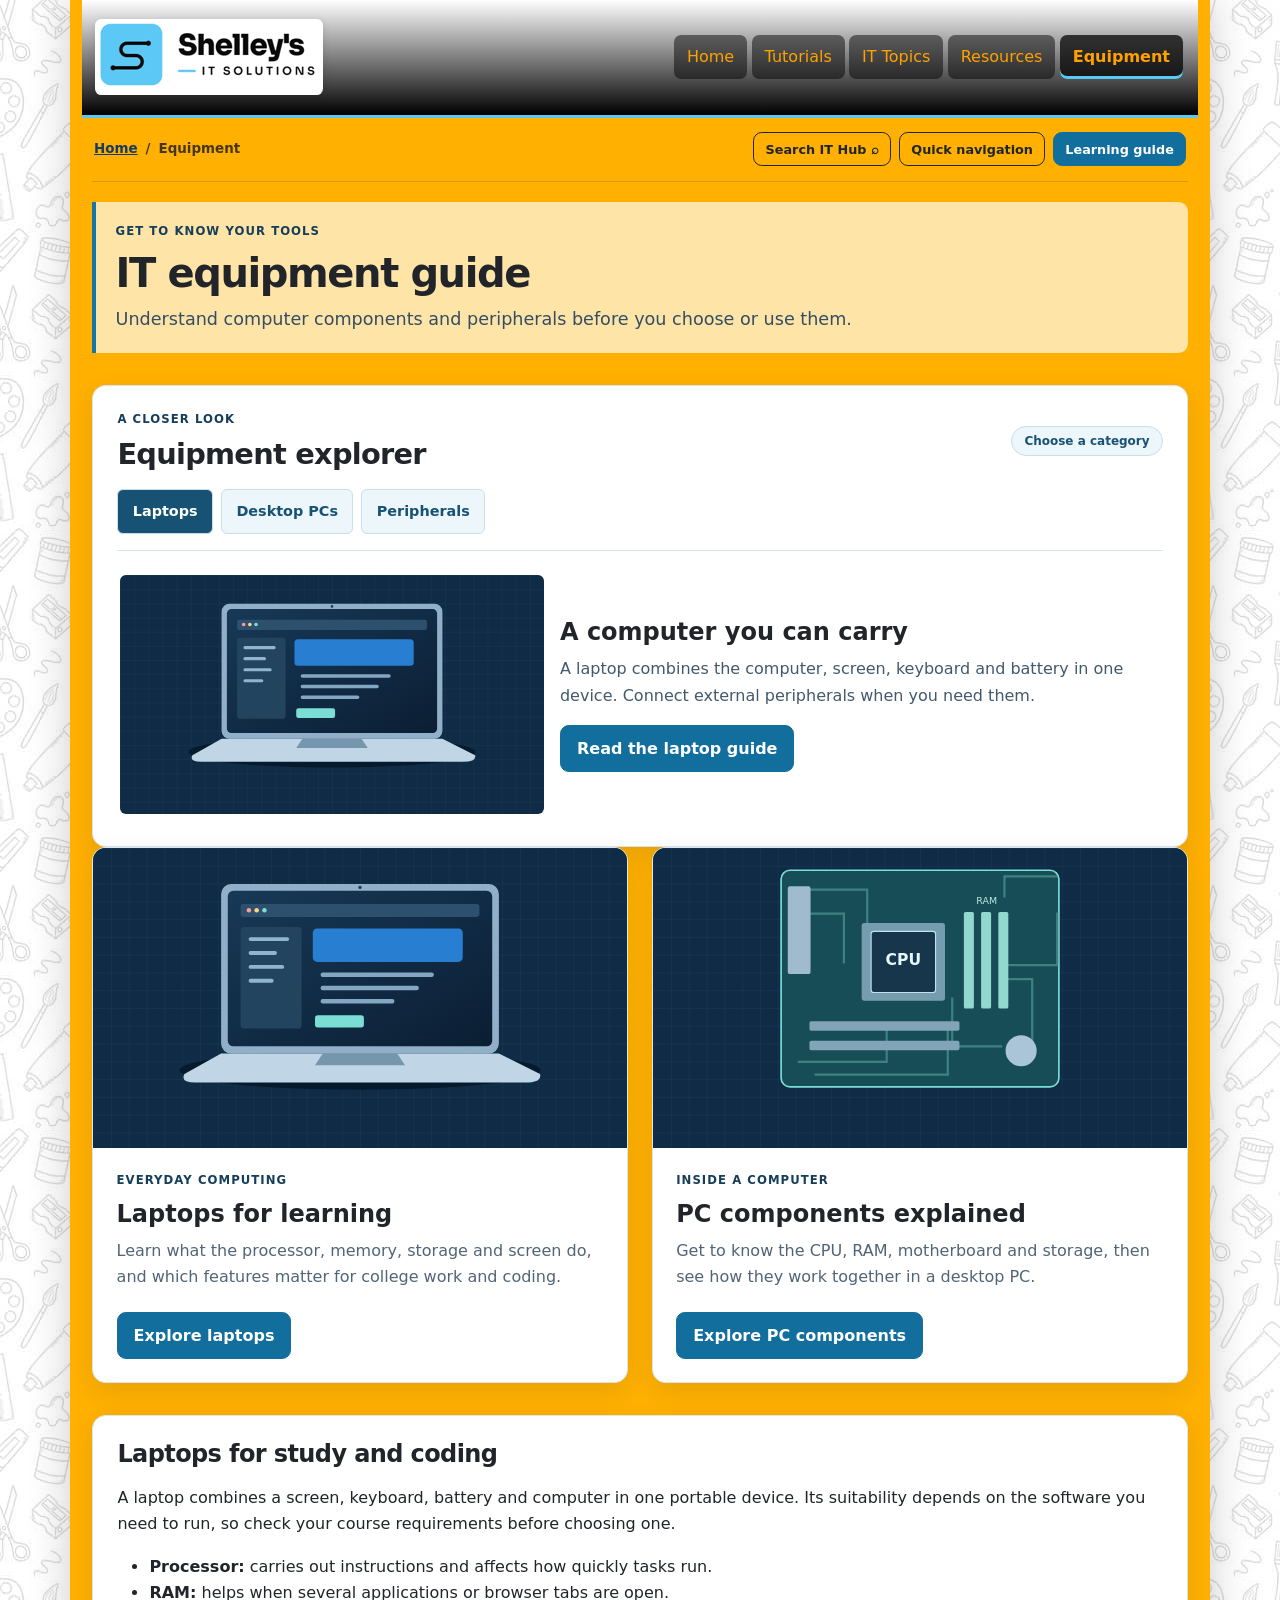
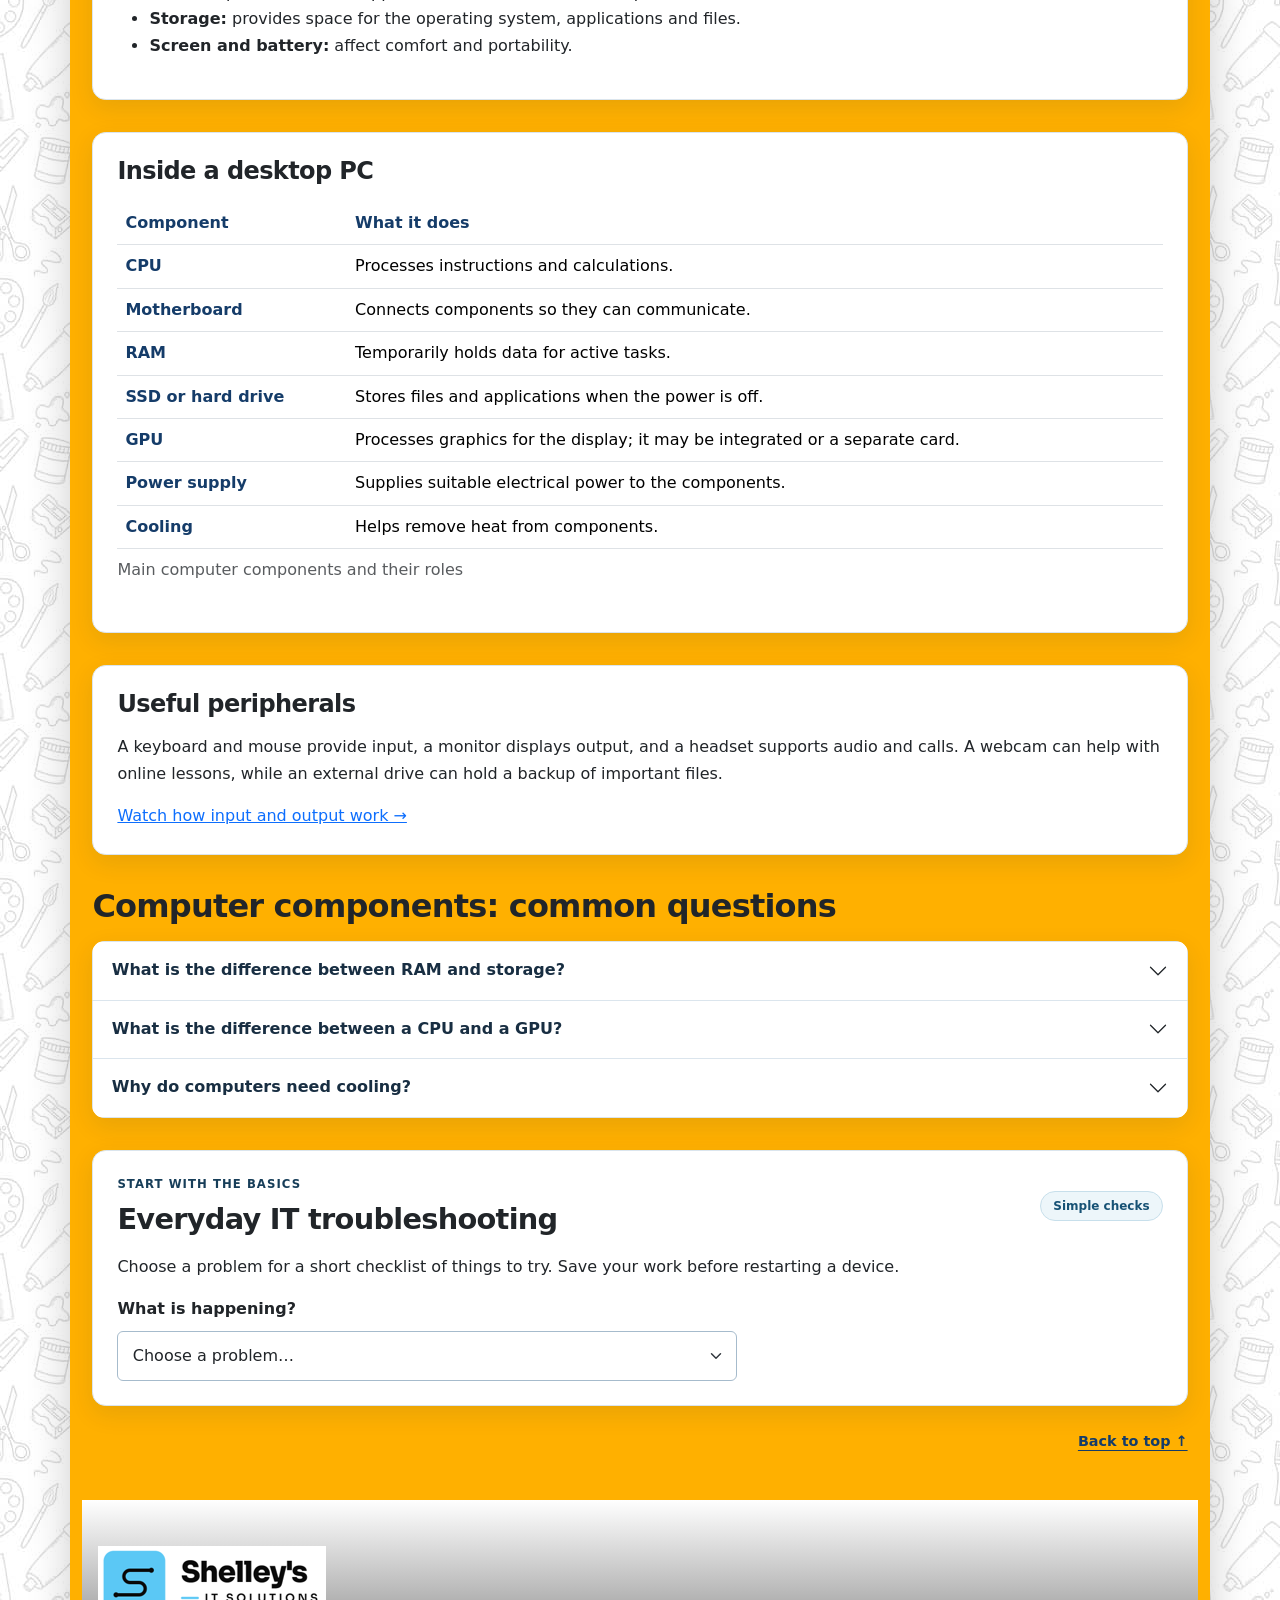
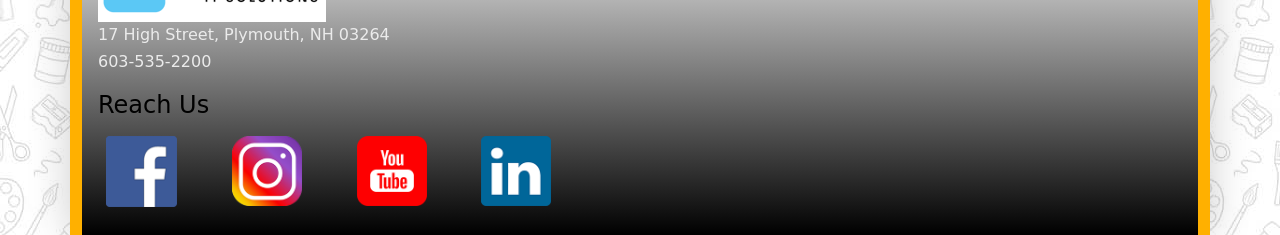
==== commit 9bcdebc9: "Add site-wide search, saved resources and practical IT learning tools" ====
--- a/equipment.html
+++ b/equipment.html
@@ -1,10 +1,10 @@
 <!DOCTYPE html>
-<html lang="en-GB"><head><meta charset="utf-8"><meta name="viewport" content="width=device-width, initial-scale=1"><title>Equipment | IT Hub</title><meta name="description" content="Learn about laptops, desktop PC components and peripherals."><link rel="stylesheet" href="css/bootstrap-5.3.8.css"><link rel="stylesheet" href="style.css"><script src="js/popper-2.11.8.min.js" defer></script><script src="js/bootstrap-5.3.8.js" defer></script><script src="js/it-enhancements.js" defer></script></head>
+<html lang="en-GB"><head><meta charset="utf-8"><meta name="viewport" content="width=device-width, initial-scale=1"><title>Equipment | IT Hub</title><meta name="description" content="Learn about laptops, desktop PC components and peripherals."><link rel="stylesheet" href="css/bootstrap-5.3.8.css"><link rel="stylesheet" href="style.css"><script src="js/popper-2.11.8.min.js" defer></script><script src="js/bootstrap-5.3.8.js" defer></script><script src="js/search-index.js" defer></script><script src="js/it-enhancements.js" defer></script></head>
 <body id="top"><a class="skip-link" href="#main">Skip to content</a><div class="container site-shell">
 <header><nav class="navbar navbar-expand-lg navbar-light bg-light" aria-label="Main navigation"><a class="navbar-brand" href="index.html"><img src="images/logo.png" width="228" height="76" alt="Shelley's IT Solutions"></a><button class="navbar-toggler" type="button" data-bs-toggle="collapse" data-bs-target="#siteNav" aria-controls="siteNav" aria-expanded="false" aria-label="Toggle navigation"><span class="navbar-toggler-icon"></span></button><div class="collapse navbar-collapse" id="siteNav"><ul class="navbar-nav ms-auto"><li class="nav-item"><a class="nav-link" href="index.html">Home</a></li><li class="nav-item"><a class="nav-link" href="tutorials.html">Tutorials</a></li><li class="nav-item"><a class="nav-link" href="topics.html">IT Topics</a></li><li class="nav-item"><a class="nav-link" href="resources.html">Resources</a></li><li class="nav-item"><a class="nav-link active" href="equipment.html" aria-current="page">Equipment</a></li></ul></div></nav></header>
-<main id="main"><div class="page-toolbar"><nav aria-label="Breadcrumb"><ol class="breadcrumb mb-0"><li class="breadcrumb-item"><a href="index.html">Home</a></li><li class="breadcrumb-item active" aria-current="page">Equipment</li></ol></nav><div class="d-flex flex-wrap gap-2"><button class="btn btn-sm btn-outline-dark" type="button" data-bs-toggle="offcanvas" data-bs-target="#quickNav" aria-controls="quickNav">Quick navigation</button><button class="btn btn-sm btn-primary" type="button" data-bs-toggle="modal" data-bs-target="#learningGuide">Learning guide</button></div></div><div class="page-intro"><p class="eyebrow">Get to know your tools</p><h1>IT equipment guide</h1><p class="lead">Understand computer components and peripherals before you choose or use them.</p></div><section class="section-block guide" aria-labelledby="explorer-title"><div class="section-heading"><div><p class="eyebrow">A closer look</p><h2 id="explorer-title">Equipment explorer</h2></div><span class="badge rounded-pill text-bg-light">Choose a category</span></div><div class="tab-module"><div class="nav nav-pills gap-2 mb-3" id="equipment-explorer-tabs" role="tablist" aria-label="Choose a guide"><button class="nav-link active" id="equipment-explorer-0-tab" data-bs-toggle="pill" data-bs-target="#equipment-explorer-0-pane" type="button" role="tab" aria-controls="equipment-explorer-0-pane" aria-selected="true">Laptops</button><button class="nav-link" id="equipment-explorer-1-tab" data-bs-toggle="pill" data-bs-target="#equipment-explorer-1-pane" type="button" role="tab" aria-controls="equipment-explorer-1-pane" aria-selected="false">Desktop PCs</button><button class="nav-link" id="equipment-explorer-2-tab" data-bs-toggle="pill" data-bs-target="#equipment-explorer-2-pane" type="button" role="tab" aria-controls="equipment-explorer-2-pane" aria-selected="false">Peripherals</button></div><div class="tab-content"><div class="tab-pane fade show active" id="equipment-explorer-0-pane" role="tabpanel" aria-labelledby="equipment-explorer-0-tab" tabindex="0"><div class="row g-3 align-items-center"><div class="col-md-5"><img class="img-fluid rounded" src="images/it-laptop.svg" width="960" height="540" alt="Laptop illustration" loading="lazy"></div><div class="col-md-7"><h3 class="h4">A computer you can carry</h3><p>A laptop combines the computer, screen, keyboard and battery in one device. Connect external peripherals when you need them.</p><a class="btn btn-primary" href="#laptops">Read the laptop guide</a></div></div></div><div class="tab-pane fade" id="equipment-explorer-1-pane" role="tabpanel" aria-labelledby="equipment-explorer-1-tab" tabindex="0"><div class="row g-3 align-items-center"><div class="col-md-5"><img class="img-fluid rounded" src="images/it-hardware.svg" width="960" height="540" alt="Motherboard and computer component illustration" loading="lazy"></div><div class="col-md-7"><h3 class="h4">Separate parts working together</h3><p>A desktop case contains components such as a motherboard, processor, RAM and storage. A separate monitor, keyboard and mouse connect to it.</p><a class="btn btn-primary" href="#components">Explore the component table</a></div></div></div><div class="tab-pane fade" id="equipment-explorer-2-pane" role="tabpanel" aria-labelledby="equipment-explorer-2-tab" tabindex="0"><h3 class="h4">Input, output and extra storage</h3><div class="row g-3"><div class="col-md-4"><div class="info-tile"><span class="badge text-bg-primary mb-2">Input</span><h4 class="h6">Send information in</h4><p class="small mb-0">Keyboards, mice and microphones provide input.</p></div></div><div class="col-md-4"><div class="info-tile"><span class="badge text-bg-primary mb-2">Output</span><h4 class="h6">Receive information</h4><p class="small mb-0">Monitors, speakers and printers provide output.</p></div></div><div class="col-md-4"><div class="info-tile"><span class="badge text-bg-primary mb-2">Storage</span><h4 class="h6">Keep your files</h4><p class="small mb-0">External drives provide space for files and backups.</p></div></div></div><a class="btn btn-primary mt-3" href="#peripherals">Read about peripherals</a></div></div></div></section><div class="row g-4"><div class="col-md-6"><article class="card h-100"><img src="images/it-laptop.svg" class="card-img-top equipment-img" width="960" height="540" loading="lazy" alt="Illustration of a laptop with a web page open"><div class="card-body"><p class="eyebrow">Everyday computing</p><h3 class="h4">Laptops for learning</h3><p>Learn what the processor, memory, storage and screen do, and which features matter for college work and coding.</p><a class="btn btn-primary" href="equipment.html#laptops">Explore laptops</a></div></article></div><div class="col-md-6"><article class="card h-100"><img src="images/it-hardware.svg" class="card-img-top equipment-img" width="960" height="540" loading="lazy" alt="Illustration of a motherboard with a processor, memory and expansion slots"><div class="card-body"><p class="eyebrow">Inside a computer</p><h3 class="h4">PC components explained</h3><p>Get to know the CPU, RAM, motherboard and storage, then see how they work together in a desktop PC.</p><a class="btn btn-primary" href="equipment.html#components">Explore PC components</a></div></article></div></div><section class="guide section-block" id="laptops"><h2>Laptops for study and coding</h2><p>A laptop combines a screen, keyboard, battery and computer in one portable device. Its suitability depends on the software you need to run, so check your course requirements before choosing one.</p><ul><li><strong>Processor:</strong> carries out instructions and affects how quickly tasks run.</li><li><strong>RAM:</strong> helps when several applications or browser tabs are open.</li><li><strong>Storage:</strong> provides space for the operating system, applications and files.</li><li><strong>Screen and battery:</strong> affect comfort and portability.</li></ul></section>
+<main id="main"><div class="page-toolbar"><nav aria-label="Breadcrumb"><ol class="breadcrumb mb-0"><li class="breadcrumb-item"><a href="index.html">Home</a></li><li class="breadcrumb-item active" aria-current="page">Equipment</li></ol></nav><div class="d-flex flex-wrap gap-2"><button class="btn btn-sm btn-outline-dark" type="button" data-bs-toggle="modal" data-bs-target="#siteSearch" data-site-search-button hidden>Search IT Hub <span aria-hidden="true">⌕</span></button><button class="btn btn-sm btn-outline-dark" type="button" data-bs-toggle="offcanvas" data-bs-target="#quickNav" aria-controls="quickNav">Quick navigation</button><button class="btn btn-sm btn-primary" type="button" data-bs-toggle="modal" data-bs-target="#learningGuide">Learning guide</button></div></div><div class="page-intro"><p class="eyebrow">Get to know your tools</p><h1>IT equipment guide</h1><p class="lead">Understand computer components and peripherals before you choose or use them.</p></div><section class="section-block guide" aria-labelledby="explorer-title"><div class="section-heading"><div><p class="eyebrow">A closer look</p><h2 id="explorer-title">Equipment explorer</h2></div><span class="badge rounded-pill text-bg-light">Choose a category</span></div><div class="tab-module"><div class="nav nav-pills gap-2 mb-3" id="equipment-explorer-tabs" role="tablist" aria-label="Choose a guide"><button class="nav-link active" id="equipment-explorer-0-tab" data-bs-toggle="pill" data-bs-target="#equipment-explorer-0-pane" type="button" role="tab" aria-controls="equipment-explorer-0-pane" aria-selected="true">Laptops</button><button class="nav-link" id="equipment-explorer-1-tab" data-bs-toggle="pill" data-bs-target="#equipment-explorer-1-pane" type="button" role="tab" aria-controls="equipment-explorer-1-pane" aria-selected="false">Desktop PCs</button><button class="nav-link" id="equipment-explorer-2-tab" data-bs-toggle="pill" data-bs-target="#equipment-explorer-2-pane" type="button" role="tab" aria-controls="equipment-explorer-2-pane" aria-selected="false">Peripherals</button></div><div class="tab-content"><div class="tab-pane fade show active" id="equipment-explorer-0-pane" role="tabpanel" aria-labelledby="equipment-explorer-0-tab" tabindex="0"><div class="row g-3 align-items-center"><div class="col-md-5"><img class="img-fluid rounded" src="images/it-laptop.svg" width="960" height="540" alt="Laptop illustration" loading="lazy"></div><div class="col-md-7"><h3 class="h4">A computer you can carry</h3><p>A laptop combines the computer, screen, keyboard and battery in one device. Connect external peripherals when you need them.</p><a class="btn btn-primary" href="#laptops">Read the laptop guide</a></div></div></div><div class="tab-pane fade" id="equipment-explorer-1-pane" role="tabpanel" aria-labelledby="equipment-explorer-1-tab" tabindex="0"><div class="row g-3 align-items-center"><div class="col-md-5"><img class="img-fluid rounded" src="images/it-hardware.svg" width="960" height="540" alt="Motherboard and computer component illustration" loading="lazy"></div><div class="col-md-7"><h3 class="h4">Separate parts working together</h3><p>A desktop case contains components such as a motherboard, processor, RAM and storage. A separate monitor, keyboard and mouse connect to it.</p><a class="btn btn-primary" href="#components">Explore the component table</a></div></div></div><div class="tab-pane fade" id="equipment-explorer-2-pane" role="tabpanel" aria-labelledby="equipment-explorer-2-tab" tabindex="0"><h3 class="h4">Input, output and extra storage</h3><div class="row g-3"><div class="col-md-4"><div class="info-tile"><span class="badge text-bg-primary mb-2">Input</span><h4 class="h6">Send information in</h4><p class="small mb-0">Keyboards, mice and microphones provide input.</p></div></div><div class="col-md-4"><div class="info-tile"><span class="badge text-bg-primary mb-2">Output</span><h4 class="h6">Receive information</h4><p class="small mb-0">Monitors, speakers and printers provide output.</p></div></div><div class="col-md-4"><div class="info-tile"><span class="badge text-bg-primary mb-2">Storage</span><h4 class="h6">Keep your files</h4><p class="small mb-0">External drives provide space for files and backups.</p></div></div></div><a class="btn btn-primary mt-3" href="#peripherals">Read about peripherals</a></div></div></div></section><div class="row g-4"><div class="col-md-6"><article class="card h-100"><img src="images/it-laptop.svg" class="card-img-top equipment-img" width="960" height="540" loading="lazy" alt="Illustration of a laptop with a web page open"><div class="card-body"><p class="eyebrow">Everyday computing</p><h3 class="h4">Laptops for learning</h3><p>Learn what the processor, memory, storage and screen do, and which features matter for college work and coding.</p><a class="btn btn-primary" href="equipment.html#laptops">Explore laptops</a></div></article></div><div class="col-md-6"><article class="card h-100"><img src="images/it-hardware.svg" class="card-img-top equipment-img" width="960" height="540" loading="lazy" alt="Illustration of a motherboard with a processor, memory and expansion slots"><div class="card-body"><p class="eyebrow">Inside a computer</p><h3 class="h4">PC components explained</h3><p>Get to know the CPU, RAM, motherboard and storage, then see how they work together in a desktop PC.</p><a class="btn btn-primary" href="equipment.html#components">Explore PC components</a></div></article></div></div><section class="guide section-block" id="laptops"><h2>Laptops for study and coding</h2><p>A laptop combines a screen, keyboard, battery and computer in one portable device. Its suitability depends on the software you need to run, so check your course requirements before choosing one.</p><ul><li><strong>Processor:</strong> carries out instructions and affects how quickly tasks run.</li><li><strong>RAM:</strong> helps when several applications or browser tabs are open.</li><li><strong>Storage:</strong> provides space for the operating system, applications and files.</li><li><strong>Screen and battery:</strong> affect comfort and portability.</li></ul></section>
 <section class="guide section-block" id="components"><h2>Inside a desktop PC</h2><div class="table-responsive"><table class="table"><caption>Main computer components and their roles</caption><thead><tr><th scope="col">Component</th><th scope="col">What it does</th></tr></thead><tbody><tr><th scope="row">CPU</th><td>Processes instructions and calculations.</td></tr><tr><th scope="row">Motherboard</th><td>Connects components so they can communicate.</td></tr><tr><th scope="row">RAM</th><td>Temporarily holds data for active tasks.</td></tr><tr><th scope="row">SSD or hard drive</th><td>Stores files and applications when the power is off.</td></tr><tr><th scope="row">GPU</th><td>Processes graphics for the display; it may be integrated or a separate card.</td></tr><tr><th scope="row">Power supply</th><td>Supplies suitable electrical power to the components.</td></tr><tr><th scope="row">Cooling</th><td>Helps remove heat from components.</td></tr></tbody></table></div></section>
-<section class="guide section-block" id="peripherals"><h2>Useful peripherals</h2><p>A keyboard and mouse provide input, a monitor displays output, and a headset supports audio and calls. A webcam can help with online lessons, while an external drive can hold a backup of important files.</p><a href="tutorials.html#hardware">Watch how input and output work →</a></section><section class="section-block" aria-labelledby="equipment-faq-title"><h2 id="equipment-faq-title">Computer components: common questions</h2><div class="accordion" id="equipment-faq"><div class="accordion-item"><h3 class="accordion-header"><button class="accordion-button collapsed" type="button" data-bs-toggle="collapse" data-bs-target="#equipment-faq-0" aria-expanded="false" aria-controls="equipment-faq-0">What is the difference between RAM and storage?</button></h3><div id="equipment-faq-0" class="accordion-collapse collapse" data-bs-parent="#equipment-faq"><div class="accordion-body">RAM temporarily holds data for tasks in use. Storage keeps files and applications when the computer is switched off. They have different jobs.</div></div></div><div class="accordion-item"><h3 class="accordion-header"><button class="accordion-button collapsed" type="button" data-bs-toggle="collapse" data-bs-target="#equipment-faq-1" aria-expanded="false" aria-controls="equipment-faq-1">What is the difference between a CPU and a GPU?</button></h3><div id="equipment-faq-1" class="accordion-collapse collapse" data-bs-parent="#equipment-faq"><div class="accordion-body">The CPU handles a wide range of instructions and calculations. The GPU is designed to process graphics and other tasks that can use many parallel calculations.</div></div></div><div class="accordion-item"><h3 class="accordion-header"><button class="accordion-button collapsed" type="button" data-bs-toggle="collapse" data-bs-target="#equipment-faq-2" aria-expanded="false" aria-controls="equipment-faq-2">Why do computers need cooling?</button></h3><div id="equipment-faq-2" class="accordion-collapse collapse" data-bs-parent="#equipment-faq"><div class="accordion-body">Components produce heat as they work. Heatsinks and fans move heat away so components can operate within their intended temperatures.</div></div></div></div></section><div class="back-top-row"><a class="back-top-link" href="#top">Back to top ↑</a></div></main><footer>
+<section class="guide section-block" id="peripherals"><h2>Useful peripherals</h2><p>A keyboard and mouse provide input, a monitor displays output, and a headset supports audio and calls. A webcam can help with online lessons, while an external drive can hold a backup of important files.</p><a href="tutorials.html#hardware">Watch how input and output work →</a></section><section class="section-block" aria-labelledby="equipment-faq-title"><h2 id="equipment-faq-title">Computer components: common questions</h2><div class="accordion" id="equipment-faq"><div class="accordion-item"><h3 class="accordion-header"><button class="accordion-button collapsed" type="button" data-bs-toggle="collapse" data-bs-target="#equipment-faq-0" aria-expanded="false" aria-controls="equipment-faq-0">What is the difference between RAM and storage?</button></h3><div id="equipment-faq-0" class="accordion-collapse collapse" data-bs-parent="#equipment-faq"><div class="accordion-body">RAM temporarily holds data for tasks in use. Storage keeps files and applications when the computer is switched off. They have different jobs.</div></div></div><div class="accordion-item"><h3 class="accordion-header"><button class="accordion-button collapsed" type="button" data-bs-toggle="collapse" data-bs-target="#equipment-faq-1" aria-expanded="false" aria-controls="equipment-faq-1">What is the difference between a CPU and a GPU?</button></h3><div id="equipment-faq-1" class="accordion-collapse collapse" data-bs-parent="#equipment-faq"><div class="accordion-body">The CPU handles a wide range of instructions and calculations. The GPU is designed to process graphics and other tasks that can use many parallel calculations.</div></div></div><div class="accordion-item"><h3 class="accordion-header"><button class="accordion-button collapsed" type="button" data-bs-toggle="collapse" data-bs-target="#equipment-faq-2" aria-expanded="false" aria-controls="equipment-faq-2">Why do computers need cooling?</button></h3><div id="equipment-faq-2" class="accordion-collapse collapse" data-bs-parent="#equipment-faq"><div class="accordion-body">Components produce heat as they work. Heatsinks and fans move heat away so components can operate within their intended temperatures.</div></div></div></div></section><section class="section-block guide" id="troubleshooting" aria-labelledby="troubleshooting-title"><div class="section-heading"><div><p class="eyebrow">Start with the basics</p><h2 id="troubleshooting-title">Everyday IT troubleshooting</h2></div><span class="badge rounded-pill text-bg-light">Simple checks</span></div><p>Choose a problem for a short checklist of things to try. Save your work before restarting a device.</p><div data-troubleshooter hidden><label class="form-label fw-semibold" for="it-symptom">What is happening?</label><select class="form-select" id="it-symptom" aria-controls="troubleshooting-result"><option value="">Choose a problem…</option><option value="slow">My computer feels slow</option><option value="network">I cannot get online</option><option value="audio">I cannot hear any sound</option><option value="display">My monitor shows no picture</option></select><div class="troubleshooting-result mt-3" id="troubleshooting-result" hidden><h3 class="h5" id="troubleshooting-heading"></h3><ol class="mb-3" id="troubleshooting-steps"></ol><a id="troubleshooting-guide" href="topics.html">Read the related guide →</a></div><p class="visually-hidden" id="troubleshooting-status" role="status" aria-live="polite"></p></div><noscript><p><a href="topics.html#networks">Read the networking guide</a> or <a href="equipment.html#peripherals">check the peripheral guide</a>.</p></noscript></section><div class="back-top-row"><a class="back-top-link" href="#top">Back to top ↑</a></div></main><footer>
       <div class="row">
         <div class="col-xxl-6"><br><img src="images/logo.png" alt="Shelley's IT Solutions" width="228" height="76" class="img-fluid"><p>17 High Street, Plymouth, NH 03264<br>603-535-2200</p></div>
         <div class="col-xxl-6"><h4>Reach Us</h4><table width="500" border="0" cellspacing="10" cellpadding="0">
@@ -20,4 +20,4 @@
 </div>
       </div>
     </footer></div><div class="offcanvas offcanvas-end it-offcanvas" tabindex="-1" id="quickNav" aria-labelledby="quickNavLabel"><div class="offcanvas-header"><h2 class="offcanvas-title h5" id="quickNavLabel">Explore IT Hub</h2><button type="button" class="btn-close" data-bs-dismiss="offcanvas" aria-label="Close quick navigation"></button></div><div class="offcanvas-body"><p class="small text-secondary">Choose a page or jump straight into a topic.</p><div class="list-group"><a class="list-group-item list-group-item-action" href="index.html"><strong>Home</strong><small class="d-block text-secondary">Start here</small></a><a class="list-group-item list-group-item-action" href="tutorials.html"><strong>Tutorials</strong><small class="d-block text-secondary">Watch and review</small></a><a class="list-group-item list-group-item-action" href="topics.html"><strong>IT Topics</strong><small class="d-block text-secondary">Understand the essentials</small></a><a class="list-group-item list-group-item-action" href="resources.html"><strong>Resources</strong><small class="d-block text-secondary">Find your next lesson</small></a><a class="list-group-item list-group-item-action" href="equipment.html"><strong>Equipment</strong><small class="d-block text-secondary">Explore computer components</small></a></div><h3 class="h6 mt-4">Useful shortcuts</h3><div class="d-grid gap-2"><a href="index.html#glossary">Search the IT glossary</a><a href="topics.html#knowledge-check">Test your knowledge</a><a href="equipment.html#components">PC component guide</a><a href="index.html#learning-checklist">Your learning checklist</a></div></div></div>
-<div class="modal fade it-guide-modal" id="learningGuide" tabindex="-1" aria-labelledby="learningGuideLabel" aria-hidden="true"><div class="modal-dialog modal-dialog-centered"><div class="modal-content"><div class="modal-header"><h2 class="modal-title h5" id="learningGuideLabel">Choose your next step</h2><button type="button" class="btn-close" data-bs-dismiss="modal" aria-label="Close learning guide"></button></div><div class="modal-body"><p>Start with one topic, then practise what you have learned.</p><div class="list-group"><a class="list-group-item list-group-item-action" href="tutorials.html">Watch an introductory video <span aria-hidden="true">→</span></a><a class="list-group-item list-group-item-action" href="topics.html">Read a topic guide <span aria-hidden="true">→</span></a><a class="list-group-item list-group-item-action" href="resources.html">Find learning resources <span aria-hidden="true">→</span></a><a class="list-group-item list-group-item-action" href="equipment.html">Explore your equipment <span aria-hidden="true">→</span></a></div></div><div class="modal-footer"><button type="button" class="btn btn-outline-secondary" data-bs-dismiss="modal">Keep exploring this page</button></div></div></div></div></body></html>+<div class="modal fade it-guide-modal" id="learningGuide" tabindex="-1" aria-labelledby="learningGuideLabel" aria-hidden="true"><div class="modal-dialog modal-dialog-centered"><div class="modal-content"><div class="modal-header"><h2 class="modal-title h5" id="learningGuideLabel">Choose your next step</h2><button type="button" class="btn-close" data-bs-dismiss="modal" aria-label="Close learning guide"></button></div><div class="modal-body"><p>Start with one topic, then practise what you have learned.</p><div class="list-group"><a class="list-group-item list-group-item-action" href="tutorials.html">Watch an introductory video <span aria-hidden="true">→</span></a><a class="list-group-item list-group-item-action" href="topics.html">Read a topic guide <span aria-hidden="true">→</span></a><a class="list-group-item list-group-item-action" href="resources.html">Find learning resources <span aria-hidden="true">→</span></a><a class="list-group-item list-group-item-action" href="equipment.html">Explore your equipment <span aria-hidden="true">→</span></a></div></div><div class="modal-footer"><button type="button" class="btn btn-outline-secondary" data-bs-dismiss="modal">Keep exploring this page</button></div></div></div></div><div class="modal fade it-guide-modal it-search-modal" id="siteSearch" tabindex="-1" aria-labelledby="siteSearchLabel" aria-hidden="true"><div class="modal-dialog modal-dialog-centered modal-dialog-scrollable modal-lg"><div class="modal-content"><div class="modal-header"><h2 class="modal-title h5" id="siteSearchLabel">Search IT Hub</h2><button class="btn-close" type="button" data-bs-dismiss="modal" aria-label="Close search"></button></div><div class="modal-body"><label class="form-label fw-semibold" for="site-search-input">What would you like to learn?</label><div class="input-group"><input class="form-control" id="site-search-input" type="search" placeholder="Try RAM, networking or HTML…" autocomplete="off" aria-controls="site-search-results" aria-describedby="site-search-status"><button class="btn btn-outline-secondary" type="button" id="site-search-clear">Clear</button></div><p class="small text-secondary mt-2">Search every page, the glossary and practical activities.</p><p class="search-status small" id="site-search-status" role="status" aria-live="polite"></p><div class="list-group search-results" id="site-search-results"></div><p class="alert alert-light border mb-0" id="site-search-empty" hidden>No results yet. Try a shorter term, such as “RAM” or “web”.</p></div><div class="modal-footer justify-content-between"><span class="small text-secondary">Press <kbd>/</kbd> to open search. Press <kbd>Esc</kbd> to close.</span><button class="btn btn-outline-secondary" type="button" data-bs-dismiss="modal">Close</button></div></div></div></div></body></html>
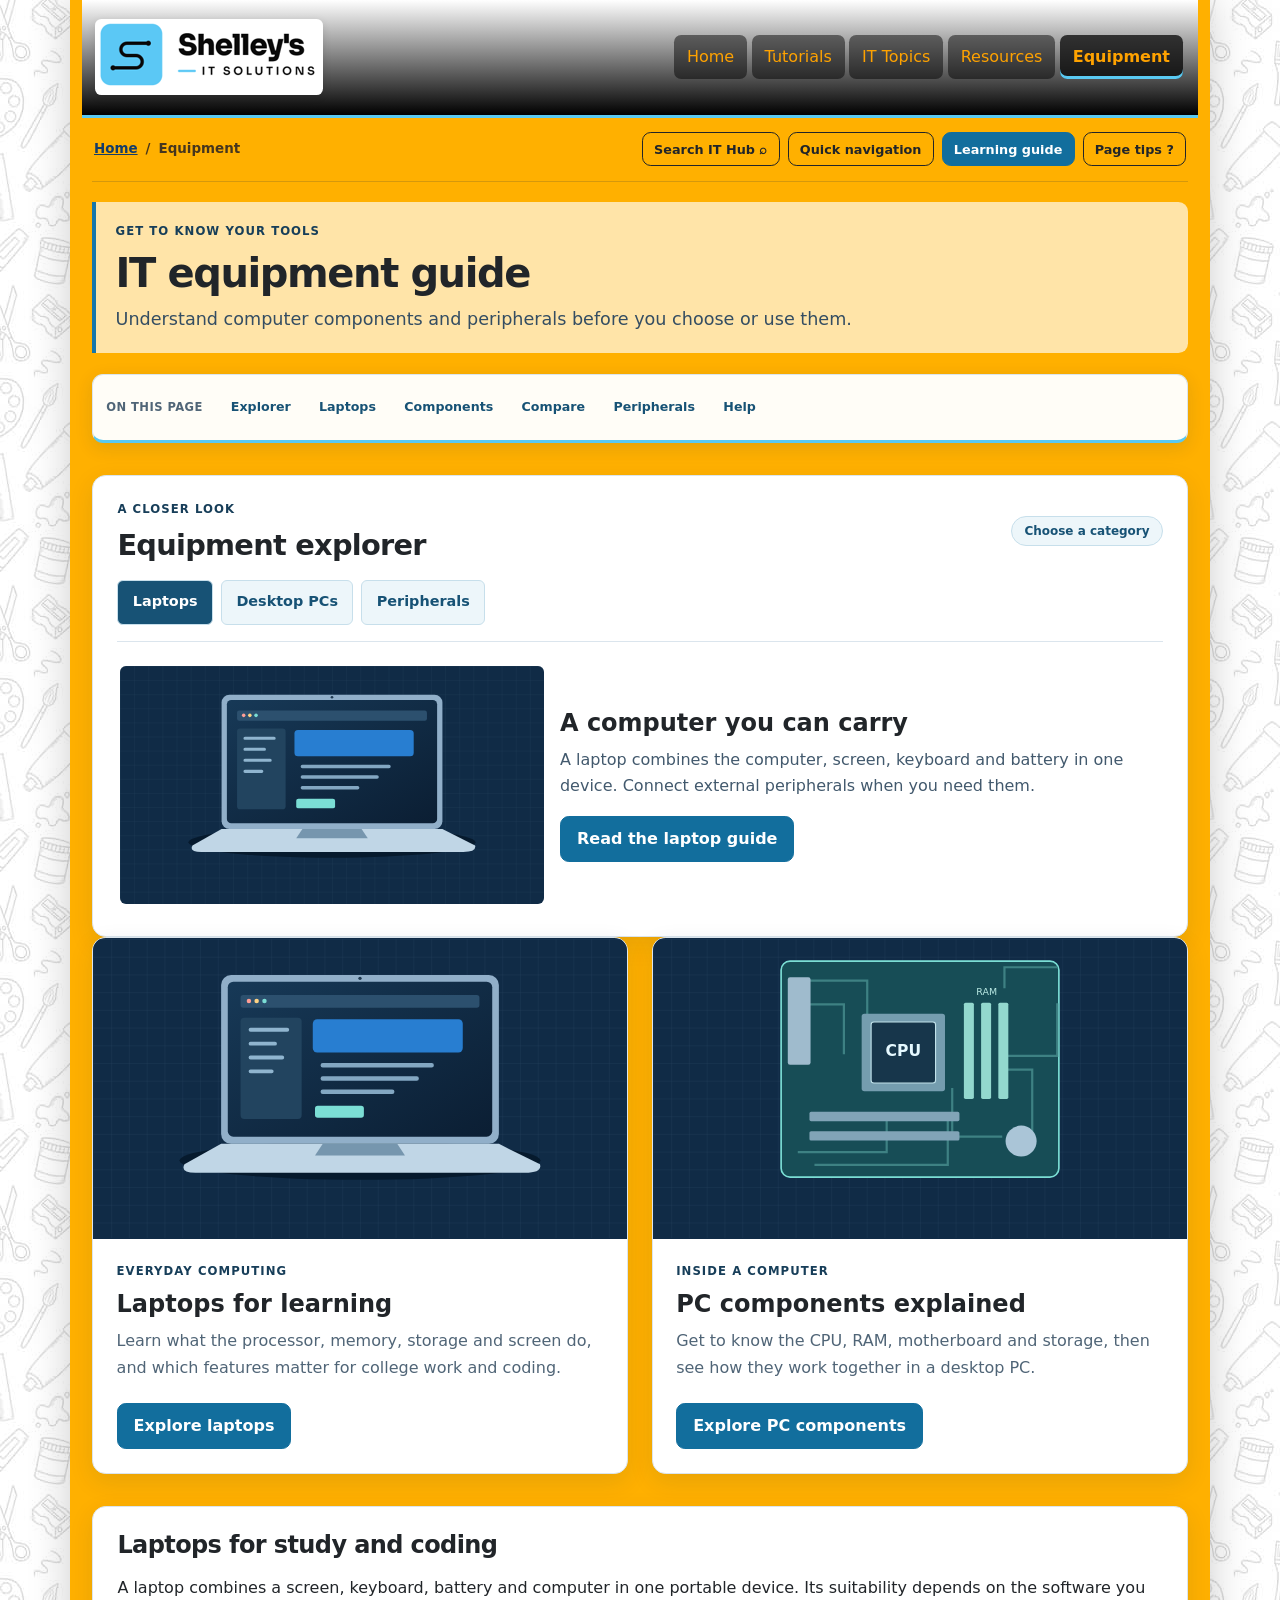
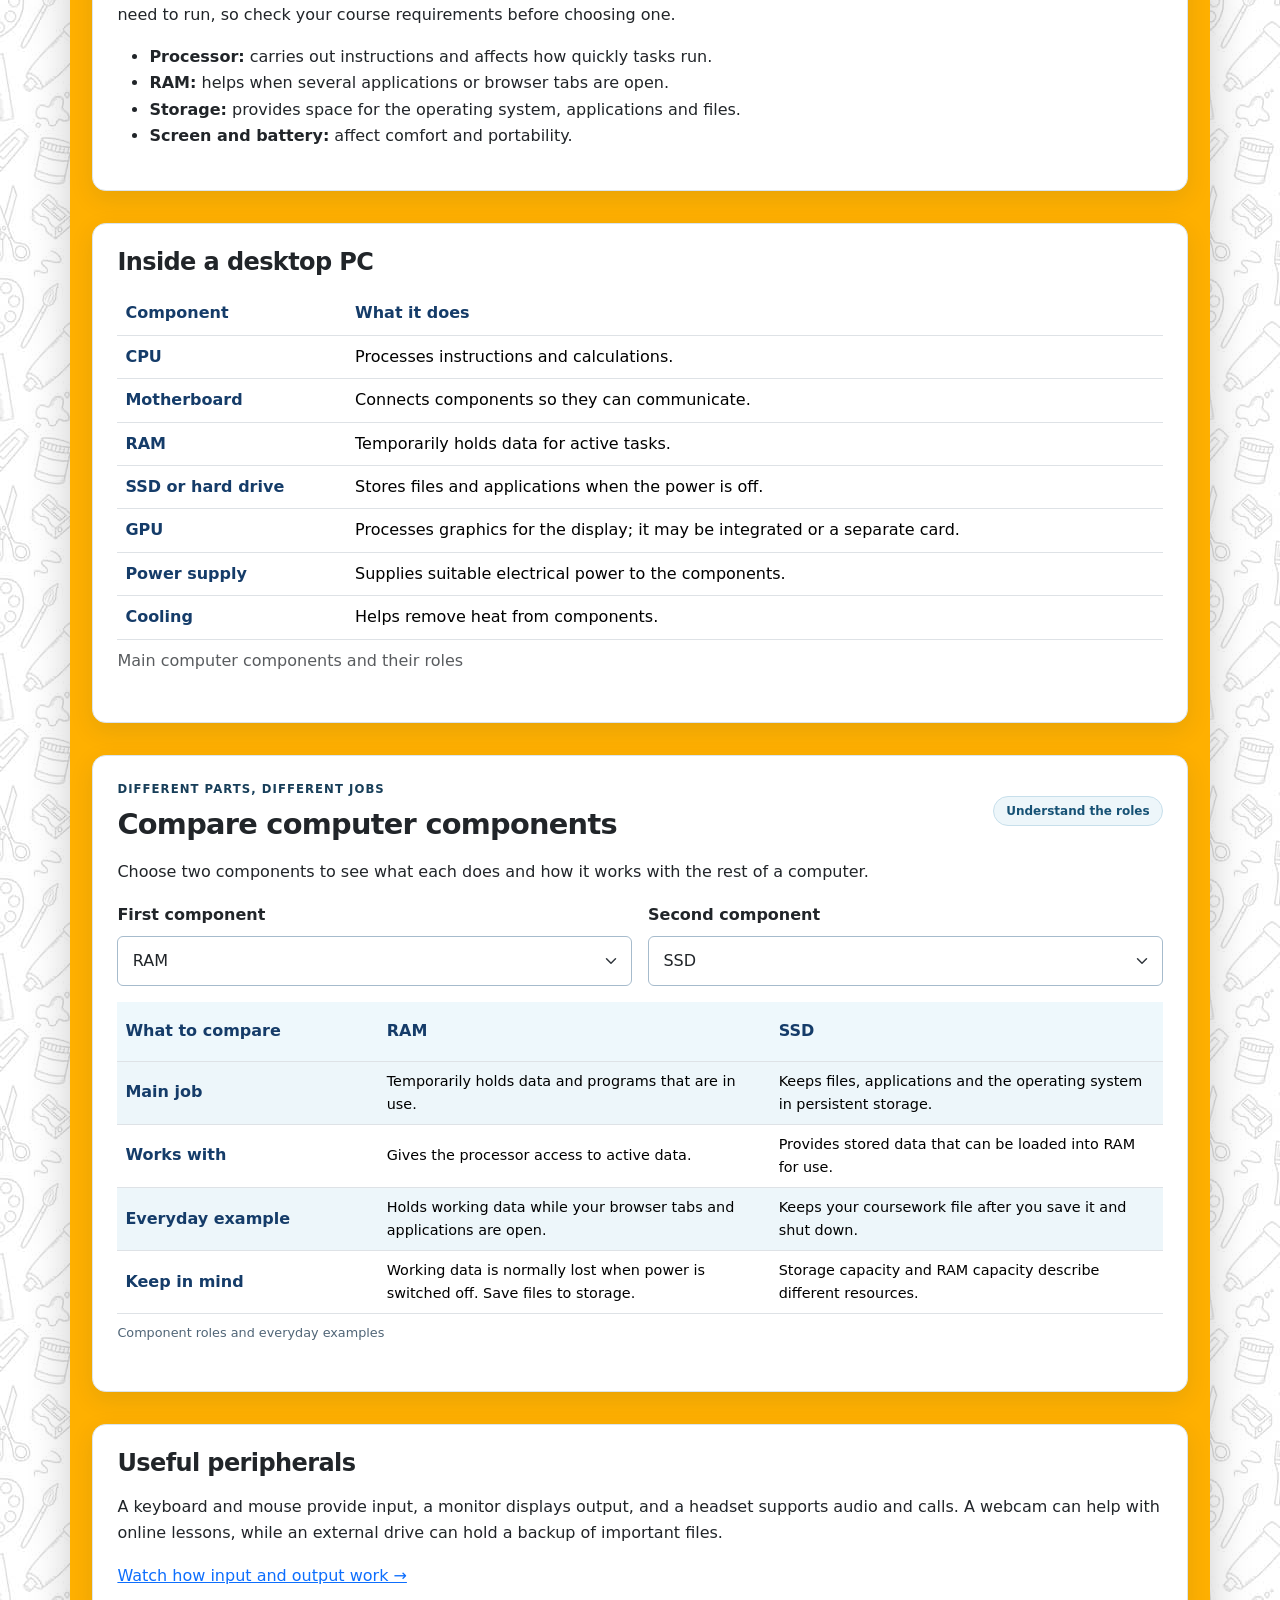
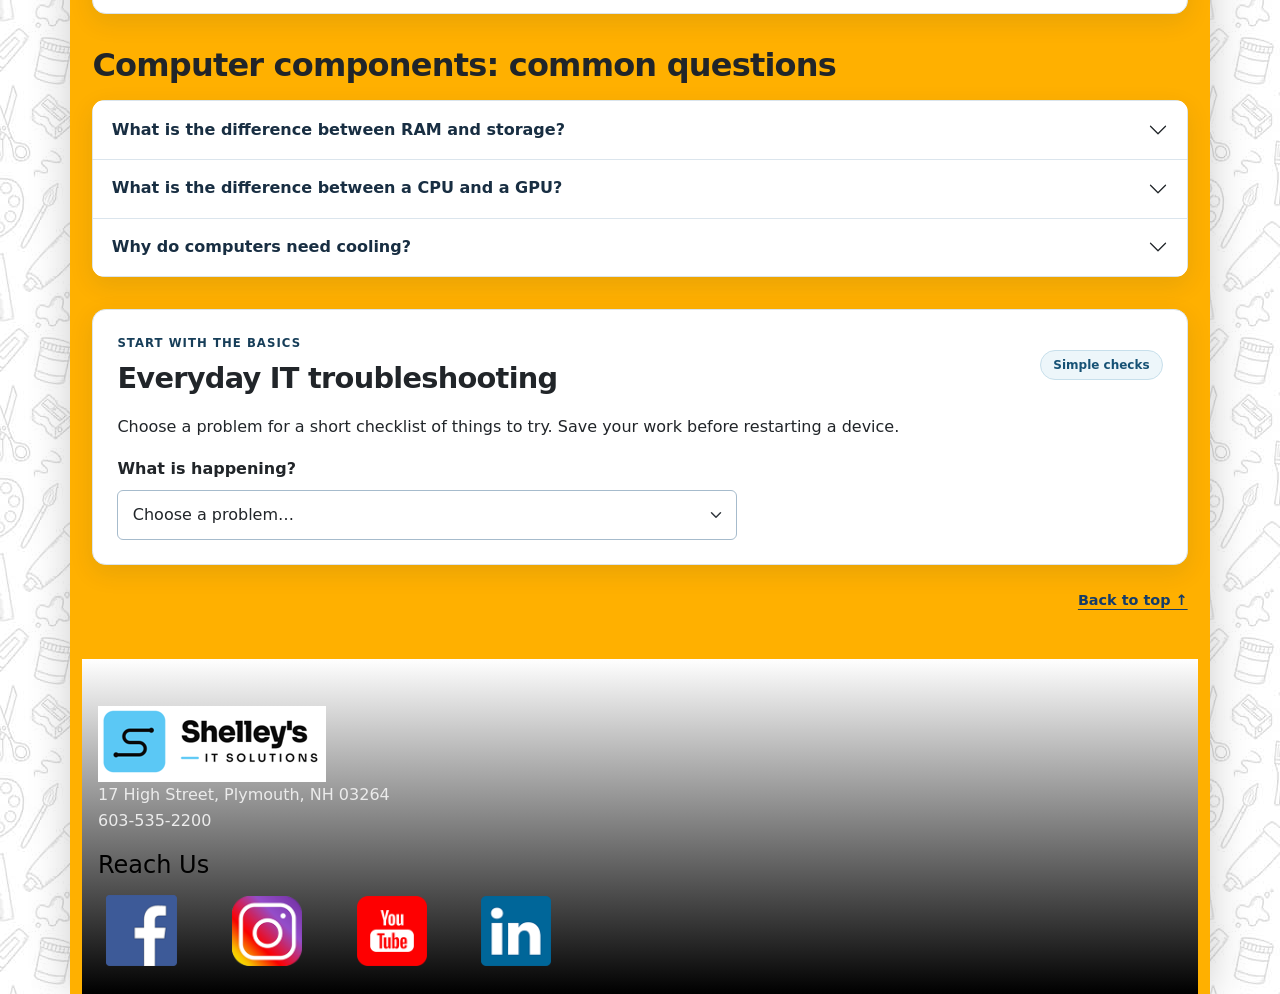
==== commit 15a19f33: "Expand Bootstrap learning tools with section navigation, notes, revision and study planning" ====
--- a/equipment.html
+++ b/equipment.html
@@ -1,10 +1,10 @@
 <!DOCTYPE html>
-<html lang="en-GB"><head><meta charset="utf-8"><meta name="viewport" content="width=device-width, initial-scale=1"><title>Equipment | IT Hub</title><meta name="description" content="Learn about laptops, desktop PC components and peripherals."><link rel="stylesheet" href="css/bootstrap-5.3.8.css"><link rel="stylesheet" href="style.css"><script src="js/popper-2.11.8.min.js" defer></script><script src="js/bootstrap-5.3.8.js" defer></script><script src="js/search-index.js" defer></script><script src="js/it-enhancements.js" defer></script></head>
+<html lang="en-GB"><head><meta charset="utf-8"><meta name="viewport" content="width=device-width, initial-scale=1"><title>Equipment | IT Hub</title><meta name="description" content="Learn about laptops, desktop PC components and peripherals."><link rel="stylesheet" href="css/bootstrap-5.3.8.css"><link rel="stylesheet" href="style.css"><script src="js/popper-2.11.8.min.js" defer></script><script src="js/bootstrap-5.3.8.js" defer></script><script src="js/search-index.js" defer></script><script src="js/it-enhancements.js" defer></script><script src="js/bootstrap-learning.js" defer></script></head>
 <body id="top"><a class="skip-link" href="#main">Skip to content</a><div class="container site-shell">
 <header><nav class="navbar navbar-expand-lg navbar-light bg-light" aria-label="Main navigation"><a class="navbar-brand" href="index.html"><img src="images/logo.png" width="228" height="76" alt="Shelley's IT Solutions"></a><button class="navbar-toggler" type="button" data-bs-toggle="collapse" data-bs-target="#siteNav" aria-controls="siteNav" aria-expanded="false" aria-label="Toggle navigation"><span class="navbar-toggler-icon"></span></button><div class="collapse navbar-collapse" id="siteNav"><ul class="navbar-nav ms-auto"><li class="nav-item"><a class="nav-link" href="index.html">Home</a></li><li class="nav-item"><a class="nav-link" href="tutorials.html">Tutorials</a></li><li class="nav-item"><a class="nav-link" href="topics.html">IT Topics</a></li><li class="nav-item"><a class="nav-link" href="resources.html">Resources</a></li><li class="nav-item"><a class="nav-link active" href="equipment.html" aria-current="page">Equipment</a></li></ul></div></nav></header>
-<main id="main"><div class="page-toolbar"><nav aria-label="Breadcrumb"><ol class="breadcrumb mb-0"><li class="breadcrumb-item"><a href="index.html">Home</a></li><li class="breadcrumb-item active" aria-current="page">Equipment</li></ol></nav><div class="d-flex flex-wrap gap-2"><button class="btn btn-sm btn-outline-dark" type="button" data-bs-toggle="modal" data-bs-target="#siteSearch" data-site-search-button hidden>Search IT Hub <span aria-hidden="true">⌕</span></button><button class="btn btn-sm btn-outline-dark" type="button" data-bs-toggle="offcanvas" data-bs-target="#quickNav" aria-controls="quickNav">Quick navigation</button><button class="btn btn-sm btn-primary" type="button" data-bs-toggle="modal" data-bs-target="#learningGuide">Learning guide</button></div></div><div class="page-intro"><p class="eyebrow">Get to know your tools</p><h1>IT equipment guide</h1><p class="lead">Understand computer components and peripherals before you choose or use them.</p></div><section class="section-block guide" aria-labelledby="explorer-title"><div class="section-heading"><div><p class="eyebrow">A closer look</p><h2 id="explorer-title">Equipment explorer</h2></div><span class="badge rounded-pill text-bg-light">Choose a category</span></div><div class="tab-module"><div class="nav nav-pills gap-2 mb-3" id="equipment-explorer-tabs" role="tablist" aria-label="Choose a guide"><button class="nav-link active" id="equipment-explorer-0-tab" data-bs-toggle="pill" data-bs-target="#equipment-explorer-0-pane" type="button" role="tab" aria-controls="equipment-explorer-0-pane" aria-selected="true">Laptops</button><button class="nav-link" id="equipment-explorer-1-tab" data-bs-toggle="pill" data-bs-target="#equipment-explorer-1-pane" type="button" role="tab" aria-controls="equipment-explorer-1-pane" aria-selected="false">Desktop PCs</button><button class="nav-link" id="equipment-explorer-2-tab" data-bs-toggle="pill" data-bs-target="#equipment-explorer-2-pane" type="button" role="tab" aria-controls="equipment-explorer-2-pane" aria-selected="false">Peripherals</button></div><div class="tab-content"><div class="tab-pane fade show active" id="equipment-explorer-0-pane" role="tabpanel" aria-labelledby="equipment-explorer-0-tab" tabindex="0"><div class="row g-3 align-items-center"><div class="col-md-5"><img class="img-fluid rounded" src="images/it-laptop.svg" width="960" height="540" alt="Laptop illustration" loading="lazy"></div><div class="col-md-7"><h3 class="h4">A computer you can carry</h3><p>A laptop combines the computer, screen, keyboard and battery in one device. Connect external peripherals when you need them.</p><a class="btn btn-primary" href="#laptops">Read the laptop guide</a></div></div></div><div class="tab-pane fade" id="equipment-explorer-1-pane" role="tabpanel" aria-labelledby="equipment-explorer-1-tab" tabindex="0"><div class="row g-3 align-items-center"><div class="col-md-5"><img class="img-fluid rounded" src="images/it-hardware.svg" width="960" height="540" alt="Motherboard and computer component illustration" loading="lazy"></div><div class="col-md-7"><h3 class="h4">Separate parts working together</h3><p>A desktop case contains components such as a motherboard, processor, RAM and storage. A separate monitor, keyboard and mouse connect to it.</p><a class="btn btn-primary" href="#components">Explore the component table</a></div></div></div><div class="tab-pane fade" id="equipment-explorer-2-pane" role="tabpanel" aria-labelledby="equipment-explorer-2-tab" tabindex="0"><h3 class="h4">Input, output and extra storage</h3><div class="row g-3"><div class="col-md-4"><div class="info-tile"><span class="badge text-bg-primary mb-2">Input</span><h4 class="h6">Send information in</h4><p class="small mb-0">Keyboards, mice and microphones provide input.</p></div></div><div class="col-md-4"><div class="info-tile"><span class="badge text-bg-primary mb-2">Output</span><h4 class="h6">Receive information</h4><p class="small mb-0">Monitors, speakers and printers provide output.</p></div></div><div class="col-md-4"><div class="info-tile"><span class="badge text-bg-primary mb-2">Storage</span><h4 class="h6">Keep your files</h4><p class="small mb-0">External drives provide space for files and backups.</p></div></div></div><a class="btn btn-primary mt-3" href="#peripherals">Read about peripherals</a></div></div></div></section><div class="row g-4"><div class="col-md-6"><article class="card h-100"><img src="images/it-laptop.svg" class="card-img-top equipment-img" width="960" height="540" loading="lazy" alt="Illustration of a laptop with a web page open"><div class="card-body"><p class="eyebrow">Everyday computing</p><h3 class="h4">Laptops for learning</h3><p>Learn what the processor, memory, storage and screen do, and which features matter for college work and coding.</p><a class="btn btn-primary" href="equipment.html#laptops">Explore laptops</a></div></article></div><div class="col-md-6"><article class="card h-100"><img src="images/it-hardware.svg" class="card-img-top equipment-img" width="960" height="540" loading="lazy" alt="Illustration of a motherboard with a processor, memory and expansion slots"><div class="card-body"><p class="eyebrow">Inside a computer</p><h3 class="h4">PC components explained</h3><p>Get to know the CPU, RAM, motherboard and storage, then see how they work together in a desktop PC.</p><a class="btn btn-primary" href="equipment.html#components">Explore PC components</a></div></article></div></div><section class="guide section-block" id="laptops"><h2>Laptops for study and coding</h2><p>A laptop combines a screen, keyboard, battery and computer in one portable device. Its suitability depends on the software you need to run, so check your course requirements before choosing one.</p><ul><li><strong>Processor:</strong> carries out instructions and affects how quickly tasks run.</li><li><strong>RAM:</strong> helps when several applications or browser tabs are open.</li><li><strong>Storage:</strong> provides space for the operating system, applications and files.</li><li><strong>Screen and battery:</strong> affect comfort and portability.</li></ul></section>
+<main id="main"><div class="page-toolbar"><nav aria-label="Breadcrumb"><ol class="breadcrumb mb-0"><li class="breadcrumb-item"><a href="index.html">Home</a></li><li class="breadcrumb-item active" aria-current="page">Equipment</li></ol></nav><div class="d-flex flex-wrap gap-2"><button class="btn btn-sm btn-outline-dark" type="button" data-bs-toggle="modal" data-bs-target="#siteSearch" data-site-search-button hidden>Search IT Hub <span aria-hidden="true">⌕</span></button><button class="btn btn-sm btn-outline-dark" type="button" data-bs-toggle="offcanvas" data-bs-target="#quickNav" aria-controls="quickNav">Quick navigation</button><button class="btn btn-sm btn-primary" type="button" data-bs-toggle="modal" data-bs-target="#learningGuide">Learning guide</button><button class="btn btn-sm btn-outline-dark" type="button" data-page-tip data-bs-title="Make the most of this page" data-bs-content="Explore the equipment tabs, compare two components, or choose a problem in the troubleshooting helper for a short checklist." aria-expanded="false" hidden>Page tips <span aria-hidden="true">?</span></button></div></div><div class="page-intro"><p class="eyebrow">Get to know your tools</p><h1>IT equipment guide</h1><p class="lead">Understand computer components and peripherals before you choose or use them.</p></div><nav class="section-dock" aria-label="On this page"><span class="section-dock-label">On this page</span><div class="nav nav-pills" id="sectionNav"><a class="nav-link" href="#equipment-explorer">Explorer</a><a class="nav-link" href="#laptops">Laptops</a><a class="nav-link" href="#components">Components</a><a class="nav-link" href="#component-compare">Compare</a><a class="nav-link" href="#peripherals">Peripherals</a><a class="nav-link" href="#troubleshooting">Help</a></div></nav><section class="section-block guide" aria-labelledby="explorer-title" id="equipment-explorer"><div class="section-heading"><div><p class="eyebrow">A closer look</p><h2 id="explorer-title">Equipment explorer</h2></div><span class="badge rounded-pill text-bg-light">Choose a category</span></div><div class="tab-module"><div class="nav nav-pills gap-2 mb-3" id="equipment-explorer-tabs" role="tablist" aria-label="Choose a guide"><button class="nav-link active" id="equipment-explorer-0-tab" data-bs-toggle="pill" data-bs-target="#equipment-explorer-0-pane" type="button" role="tab" aria-controls="equipment-explorer-0-pane" aria-selected="true">Laptops</button><button class="nav-link" id="equipment-explorer-1-tab" data-bs-toggle="pill" data-bs-target="#equipment-explorer-1-pane" type="button" role="tab" aria-controls="equipment-explorer-1-pane" aria-selected="false">Desktop PCs</button><button class="nav-link" id="equipment-explorer-2-tab" data-bs-toggle="pill" data-bs-target="#equipment-explorer-2-pane" type="button" role="tab" aria-controls="equipment-explorer-2-pane" aria-selected="false">Peripherals</button></div><div class="tab-content"><div class="tab-pane fade show active" id="equipment-explorer-0-pane" role="tabpanel" aria-labelledby="equipment-explorer-0-tab" tabindex="0"><div class="row g-3 align-items-center"><div class="col-md-5"><img class="img-fluid rounded" src="images/it-laptop.svg" width="960" height="540" alt="Laptop illustration" loading="lazy"></div><div class="col-md-7"><h3 class="h4">A computer you can carry</h3><p>A laptop combines the computer, screen, keyboard and battery in one device. Connect external peripherals when you need them.</p><a class="btn btn-primary" href="#laptops">Read the laptop guide</a></div></div></div><div class="tab-pane fade" id="equipment-explorer-1-pane" role="tabpanel" aria-labelledby="equipment-explorer-1-tab" tabindex="0"><div class="row g-3 align-items-center"><div class="col-md-5"><img class="img-fluid rounded" src="images/it-hardware.svg" width="960" height="540" alt="Motherboard and computer component illustration" loading="lazy"></div><div class="col-md-7"><h3 class="h4">Separate parts working together</h3><p>A desktop case contains components such as a motherboard, processor, RAM and storage. A separate monitor, keyboard and mouse connect to it.</p><a class="btn btn-primary" href="#components">Explore the component table</a></div></div></div><div class="tab-pane fade" id="equipment-explorer-2-pane" role="tabpanel" aria-labelledby="equipment-explorer-2-tab" tabindex="0"><h3 class="h4">Input, output and extra storage</h3><div class="row g-3"><div class="col-md-4"><div class="info-tile"><span class="badge text-bg-primary mb-2">Input</span><h4 class="h6">Send information in</h4><p class="small mb-0">Keyboards, mice and microphones provide input.</p></div></div><div class="col-md-4"><div class="info-tile"><span class="badge text-bg-primary mb-2">Output</span><h4 class="h6">Receive information</h4><p class="small mb-0">Monitors, speakers and printers provide output.</p></div></div><div class="col-md-4"><div class="info-tile"><span class="badge text-bg-primary mb-2">Storage</span><h4 class="h6">Keep your files</h4><p class="small mb-0">External drives provide space for files and backups.</p></div></div></div><a class="btn btn-primary mt-3" href="#peripherals">Read about peripherals</a></div></div></div></section><div class="row g-4"><div class="col-md-6"><article class="card h-100"><img src="images/it-laptop.svg" class="card-img-top equipment-img" width="960" height="540" loading="lazy" alt="Illustration of a laptop with a web page open"><div class="card-body"><p class="eyebrow">Everyday computing</p><h3 class="h4">Laptops for learning</h3><p>Learn what the processor, memory, storage and screen do, and which features matter for college work and coding.</p><a class="btn btn-primary" href="equipment.html#laptops">Explore laptops</a></div></article></div><div class="col-md-6"><article class="card h-100"><img src="images/it-hardware.svg" class="card-img-top equipment-img" width="960" height="540" loading="lazy" alt="Illustration of a motherboard with a processor, memory and expansion slots"><div class="card-body"><p class="eyebrow">Inside a computer</p><h3 class="h4">PC components explained</h3><p>Get to know the CPU, RAM, motherboard and storage, then see how they work together in a desktop PC.</p><a class="btn btn-primary" href="equipment.html#components">Explore PC components</a></div></article></div></div><section class="guide section-block" id="laptops"><h2>Laptops for study and coding</h2><p>A laptop combines a screen, keyboard, battery and computer in one portable device. Its suitability depends on the software you need to run, so check your course requirements before choosing one.</p><ul><li><strong>Processor:</strong> carries out instructions and affects how quickly tasks run.</li><li><strong>RAM:</strong> helps when several applications or browser tabs are open.</li><li><strong>Storage:</strong> provides space for the operating system, applications and files.</li><li><strong>Screen and battery:</strong> affect comfort and portability.</li></ul></section>
 <section class="guide section-block" id="components"><h2>Inside a desktop PC</h2><div class="table-responsive"><table class="table"><caption>Main computer components and their roles</caption><thead><tr><th scope="col">Component</th><th scope="col">What it does</th></tr></thead><tbody><tr><th scope="row">CPU</th><td>Processes instructions and calculations.</td></tr><tr><th scope="row">Motherboard</th><td>Connects components so they can communicate.</td></tr><tr><th scope="row">RAM</th><td>Temporarily holds data for active tasks.</td></tr><tr><th scope="row">SSD or hard drive</th><td>Stores files and applications when the power is off.</td></tr><tr><th scope="row">GPU</th><td>Processes graphics for the display; it may be integrated or a separate card.</td></tr><tr><th scope="row">Power supply</th><td>Supplies suitable electrical power to the components.</td></tr><tr><th scope="row">Cooling</th><td>Helps remove heat from components.</td></tr></tbody></table></div></section>
-<section class="guide section-block" id="peripherals"><h2>Useful peripherals</h2><p>A keyboard and mouse provide input, a monitor displays output, and a headset supports audio and calls. A webcam can help with online lessons, while an external drive can hold a backup of important files.</p><a href="tutorials.html#hardware">Watch how input and output work →</a></section><section class="section-block" aria-labelledby="equipment-faq-title"><h2 id="equipment-faq-title">Computer components: common questions</h2><div class="accordion" id="equipment-faq"><div class="accordion-item"><h3 class="accordion-header"><button class="accordion-button collapsed" type="button" data-bs-toggle="collapse" data-bs-target="#equipment-faq-0" aria-expanded="false" aria-controls="equipment-faq-0">What is the difference between RAM and storage?</button></h3><div id="equipment-faq-0" class="accordion-collapse collapse" data-bs-parent="#equipment-faq"><div class="accordion-body">RAM temporarily holds data for tasks in use. Storage keeps files and applications when the computer is switched off. They have different jobs.</div></div></div><div class="accordion-item"><h3 class="accordion-header"><button class="accordion-button collapsed" type="button" data-bs-toggle="collapse" data-bs-target="#equipment-faq-1" aria-expanded="false" aria-controls="equipment-faq-1">What is the difference between a CPU and a GPU?</button></h3><div id="equipment-faq-1" class="accordion-collapse collapse" data-bs-parent="#equipment-faq"><div class="accordion-body">The CPU handles a wide range of instructions and calculations. The GPU is designed to process graphics and other tasks that can use many parallel calculations.</div></div></div><div class="accordion-item"><h3 class="accordion-header"><button class="accordion-button collapsed" type="button" data-bs-toggle="collapse" data-bs-target="#equipment-faq-2" aria-expanded="false" aria-controls="equipment-faq-2">Why do computers need cooling?</button></h3><div id="equipment-faq-2" class="accordion-collapse collapse" data-bs-parent="#equipment-faq"><div class="accordion-body">Components produce heat as they work. Heatsinks and fans move heat away so components can operate within their intended temperatures.</div></div></div></div></section><section class="section-block guide" id="troubleshooting" aria-labelledby="troubleshooting-title"><div class="section-heading"><div><p class="eyebrow">Start with the basics</p><h2 id="troubleshooting-title">Everyday IT troubleshooting</h2></div><span class="badge rounded-pill text-bg-light">Simple checks</span></div><p>Choose a problem for a short checklist of things to try. Save your work before restarting a device.</p><div data-troubleshooter hidden><label class="form-label fw-semibold" for="it-symptom">What is happening?</label><select class="form-select" id="it-symptom" aria-controls="troubleshooting-result"><option value="">Choose a problem…</option><option value="slow">My computer feels slow</option><option value="network">I cannot get online</option><option value="audio">I cannot hear any sound</option><option value="display">My monitor shows no picture</option></select><div class="troubleshooting-result mt-3" id="troubleshooting-result" hidden><h3 class="h5" id="troubleshooting-heading"></h3><ol class="mb-3" id="troubleshooting-steps"></ol><a id="troubleshooting-guide" href="topics.html">Read the related guide →</a></div><p class="visually-hidden" id="troubleshooting-status" role="status" aria-live="polite"></p></div><noscript><p><a href="topics.html#networks">Read the networking guide</a> or <a href="equipment.html#peripherals">check the peripheral guide</a>.</p></noscript></section><div class="back-top-row"><a class="back-top-link" href="#top">Back to top ↑</a></div></main><footer>
+<section class="section-block guide" id="component-compare" aria-labelledby="compare-title"><div class="section-heading"><div><p class="eyebrow">Different parts, different jobs</p><h2 id="compare-title">Compare computer components</h2></div><span class="badge rounded-pill text-bg-light">Understand the roles</span></div><p>Choose two components to see what each does and how it works with the rest of a computer.</p><div data-component-compare hidden><div class="row g-3"><div class="col-md-6"><label class="form-label fw-semibold" for="compare-first">First component</label><select class="form-select" id="compare-first" aria-controls="component-comparison" aria-describedby="comparison-warning"><option value="cpu">CPU</option><option value="ram" selected>RAM</option><option value="ssd">SSD</option><option value="gpu">GPU</option></select></div><div class="col-md-6"><label class="form-label fw-semibold" for="compare-second">Second component</label><select class="form-select" id="compare-second" aria-controls="component-comparison" aria-describedby="comparison-warning"><option value="cpu">CPU</option><option value="ram">RAM</option><option value="ssd" selected>SSD</option><option value="gpu">GPU</option></select></div></div><p class="alert alert-warning mt-3 mb-0" id="comparison-warning" role="status" hidden>Choose two different components for a useful comparison.</p><div class="table-responsive mt-3" id="component-comparison"><table class="table table-striped table-hover align-middle comparison-table"><caption>Component roles and everyday examples</caption><thead><tr><th scope="col">What to compare</th><th scope="col" id="compare-first-title">RAM</th><th scope="col" id="compare-second-title">SSD</th></tr></thead><tbody id="component-comparison-body"></tbody></table></div><p class="visually-hidden" role="status" aria-live="polite" id="comparison-status"></p></div><noscript><p>Use the <a href="#components">component table</a> to compare each part’s role.</p></noscript></section><section class="guide section-block" id="peripherals"><h2>Useful peripherals</h2><p>A keyboard and mouse provide input, a monitor displays output, and a headset supports audio and calls. A webcam can help with online lessons, while an external drive can hold a backup of important files.</p><a href="tutorials.html#hardware">Watch how input and output work →</a></section><section class="section-block" aria-labelledby="equipment-faq-title"><h2 id="equipment-faq-title">Computer components: common questions</h2><div class="accordion" id="equipment-faq"><div class="accordion-item"><h3 class="accordion-header"><button class="accordion-button collapsed" type="button" data-bs-toggle="collapse" data-bs-target="#equipment-faq-0" aria-expanded="false" aria-controls="equipment-faq-0">What is the difference between RAM and storage?</button></h3><div id="equipment-faq-0" class="accordion-collapse collapse" data-bs-parent="#equipment-faq"><div class="accordion-body">RAM temporarily holds data for tasks in use. Storage keeps files and applications when the computer is switched off. They have different jobs.</div></div></div><div class="accordion-item"><h3 class="accordion-header"><button class="accordion-button collapsed" type="button" data-bs-toggle="collapse" data-bs-target="#equipment-faq-1" aria-expanded="false" aria-controls="equipment-faq-1">What is the difference between a CPU and a GPU?</button></h3><div id="equipment-faq-1" class="accordion-collapse collapse" data-bs-parent="#equipment-faq"><div class="accordion-body">The CPU handles a wide range of instructions and calculations. The GPU is designed to process graphics and other tasks that can use many parallel calculations.</div></div></div><div class="accordion-item"><h3 class="accordion-header"><button class="accordion-button collapsed" type="button" data-bs-toggle="collapse" data-bs-target="#equipment-faq-2" aria-expanded="false" aria-controls="equipment-faq-2">Why do computers need cooling?</button></h3><div id="equipment-faq-2" class="accordion-collapse collapse" data-bs-parent="#equipment-faq"><div class="accordion-body">Components produce heat as they work. Heatsinks and fans move heat away so components can operate within their intended temperatures.</div></div></div></div></section><section class="section-block guide" id="troubleshooting" aria-labelledby="troubleshooting-title"><div class="section-heading"><div><p class="eyebrow">Start with the basics</p><h2 id="troubleshooting-title">Everyday IT troubleshooting</h2></div><span class="badge rounded-pill text-bg-light">Simple checks</span></div><p>Choose a problem for a short checklist of things to try. Save your work before restarting a device.</p><div data-troubleshooter hidden><label class="form-label fw-semibold" for="it-symptom">What is happening?</label><select class="form-select" id="it-symptom" aria-controls="troubleshooting-result"><option value="">Choose a problem…</option><option value="slow">My computer feels slow</option><option value="network">I cannot get online</option><option value="audio">I cannot hear any sound</option><option value="display">My monitor shows no picture</option></select><div class="troubleshooting-result mt-3" id="troubleshooting-result" hidden><h3 class="h5" id="troubleshooting-heading"></h3><ol class="mb-3" id="troubleshooting-steps"></ol><a id="troubleshooting-guide" href="topics.html">Read the related guide →</a></div><p class="visually-hidden" id="troubleshooting-status" role="status" aria-live="polite"></p></div><noscript><p><a href="topics.html#networks">Read the networking guide</a> or <a href="equipment.html#peripherals">check the peripheral guide</a>.</p></noscript></section><div class="back-top-row"><a class="back-top-link" href="#top">Back to top ↑</a></div></main><footer>
       <div class="row">
         <div class="col-xxl-6"><br><img src="images/logo.png" alt="Shelley's IT Solutions" width="228" height="76" class="img-fluid"><p>17 High Street, Plymouth, NH 03264<br>603-535-2200</p></div>
         <div class="col-xxl-6"><h4>Reach Us</h4><table width="500" border="0" cellspacing="10" cellpadding="0">
@@ -20,4 +20,4 @@
 </div>
       </div>
     </footer></div><div class="offcanvas offcanvas-end it-offcanvas" tabindex="-1" id="quickNav" aria-labelledby="quickNavLabel"><div class="offcanvas-header"><h2 class="offcanvas-title h5" id="quickNavLabel">Explore IT Hub</h2><button type="button" class="btn-close" data-bs-dismiss="offcanvas" aria-label="Close quick navigation"></button></div><div class="offcanvas-body"><p class="small text-secondary">Choose a page or jump straight into a topic.</p><div class="list-group"><a class="list-group-item list-group-item-action" href="index.html"><strong>Home</strong><small class="d-block text-secondary">Start here</small></a><a class="list-group-item list-group-item-action" href="tutorials.html"><strong>Tutorials</strong><small class="d-block text-secondary">Watch and review</small></a><a class="list-group-item list-group-item-action" href="topics.html"><strong>IT Topics</strong><small class="d-block text-secondary">Understand the essentials</small></a><a class="list-group-item list-group-item-action" href="resources.html"><strong>Resources</strong><small class="d-block text-secondary">Find your next lesson</small></a><a class="list-group-item list-group-item-action" href="equipment.html"><strong>Equipment</strong><small class="d-block text-secondary">Explore computer components</small></a></div><h3 class="h6 mt-4">Useful shortcuts</h3><div class="d-grid gap-2"><a href="index.html#glossary">Search the IT glossary</a><a href="topics.html#knowledge-check">Test your knowledge</a><a href="equipment.html#components">PC component guide</a><a href="index.html#learning-checklist">Your learning checklist</a></div></div></div>
-<div class="modal fade it-guide-modal" id="learningGuide" tabindex="-1" aria-labelledby="learningGuideLabel" aria-hidden="true"><div class="modal-dialog modal-dialog-centered"><div class="modal-content"><div class="modal-header"><h2 class="modal-title h5" id="learningGuideLabel">Choose your next step</h2><button type="button" class="btn-close" data-bs-dismiss="modal" aria-label="Close learning guide"></button></div><div class="modal-body"><p>Start with one topic, then practise what you have learned.</p><div class="list-group"><a class="list-group-item list-group-item-action" href="tutorials.html">Watch an introductory video <span aria-hidden="true">→</span></a><a class="list-group-item list-group-item-action" href="topics.html">Read a topic guide <span aria-hidden="true">→</span></a><a class="list-group-item list-group-item-action" href="resources.html">Find learning resources <span aria-hidden="true">→</span></a><a class="list-group-item list-group-item-action" href="equipment.html">Explore your equipment <span aria-hidden="true">→</span></a></div></div><div class="modal-footer"><button type="button" class="btn btn-outline-secondary" data-bs-dismiss="modal">Keep exploring this page</button></div></div></div></div><div class="modal fade it-guide-modal it-search-modal" id="siteSearch" tabindex="-1" aria-labelledby="siteSearchLabel" aria-hidden="true"><div class="modal-dialog modal-dialog-centered modal-dialog-scrollable modal-lg"><div class="modal-content"><div class="modal-header"><h2 class="modal-title h5" id="siteSearchLabel">Search IT Hub</h2><button class="btn-close" type="button" data-bs-dismiss="modal" aria-label="Close search"></button></div><div class="modal-body"><label class="form-label fw-semibold" for="site-search-input">What would you like to learn?</label><div class="input-group"><input class="form-control" id="site-search-input" type="search" placeholder="Try RAM, networking or HTML…" autocomplete="off" aria-controls="site-search-results" aria-describedby="site-search-status"><button class="btn btn-outline-secondary" type="button" id="site-search-clear">Clear</button></div><p class="small text-secondary mt-2">Search every page, the glossary and practical activities.</p><p class="search-status small" id="site-search-status" role="status" aria-live="polite"></p><div class="list-group search-results" id="site-search-results"></div><p class="alert alert-light border mb-0" id="site-search-empty" hidden>No results yet. Try a shorter term, such as “RAM” or “web”.</p></div><div class="modal-footer justify-content-between"><span class="small text-secondary">Press <kbd>/</kbd> to open search. Press <kbd>Esc</kbd> to close.</span><button class="btn btn-outline-secondary" type="button" data-bs-dismiss="modal">Close</button></div></div></div></div></body></html>+<div class="modal fade it-guide-modal" id="learningGuide" tabindex="-1" aria-labelledby="learningGuideLabel" aria-hidden="true"><div class="modal-dialog modal-dialog-centered"><div class="modal-content"><div class="modal-header"><h2 class="modal-title h5" id="learningGuideLabel">Choose your next step</h2><button type="button" class="btn-close" data-bs-dismiss="modal" aria-label="Close learning guide"></button></div><div class="modal-body"><p>Start with one topic, then practise what you have learned.</p><div class="list-group"><a class="list-group-item list-group-item-action" href="tutorials.html">Watch an introductory video <span aria-hidden="true">→</span></a><a class="list-group-item list-group-item-action" href="topics.html">Read a topic guide <span aria-hidden="true">→</span></a><a class="list-group-item list-group-item-action" href="resources.html">Find learning resources <span aria-hidden="true">→</span></a><a class="list-group-item list-group-item-action" href="equipment.html">Explore your equipment <span aria-hidden="true">→</span></a></div></div><div class="modal-footer"><button type="button" class="btn btn-outline-secondary" data-bs-dismiss="modal">Keep exploring this page</button></div></div></div></div><div class="modal fade it-guide-modal it-search-modal" id="siteSearch" tabindex="-1" aria-labelledby="siteSearchLabel" aria-hidden="true"><div class="modal-dialog modal-dialog-centered modal-dialog-scrollable modal-lg"><div class="modal-content"><div class="modal-header"><h2 class="modal-title h5" id="siteSearchLabel">Search IT Hub</h2><button class="btn-close" type="button" data-bs-dismiss="modal" aria-label="Close search"></button></div><div class="modal-body"><label class="form-label fw-semibold" for="site-search-input">What would you like to learn?</label><div class="input-group"><input class="form-control" id="site-search-input" type="search" placeholder="Try RAM, networking or HTML…" autocomplete="off" aria-controls="site-search-results" aria-describedby="site-search-status"><button class="btn btn-outline-secondary" type="button" id="site-search-clear">Clear</button></div><p class="small text-secondary mt-2">Search every page, the glossary and practical activities.</p><p class="search-status small" id="site-search-status" role="status" aria-live="polite"></p><div class="list-group search-results" id="site-search-results"></div><p class="alert alert-light border mb-0" id="site-search-empty" hidden>No results yet. Try a shorter term, such as “RAM” or “web”.</p></div><div class="modal-footer justify-content-between"><span class="small text-secondary">Press <kbd>/</kbd> to open search. Press <kbd>Esc</kbd> to close.</span><button class="btn btn-outline-secondary" type="button" data-bs-dismiss="modal">Close</button></div></div></div></div><div class="toast-container position-fixed bottom-0 end-0 p-3 it-toast-container"><div class="toast it-feedback-toast" id="itFeedbackToast" role="status" aria-live="polite" aria-atomic="true"><div class="toast-header"><span class="toast-mark me-2" aria-hidden="true">✓</span><strong class="me-auto">IT Hub</strong><button class="btn-close" type="button" data-bs-dismiss="toast" aria-label="Dismiss update"></button></div><div class="toast-body" id="it-toast-message"></div></div></div></body></html>
